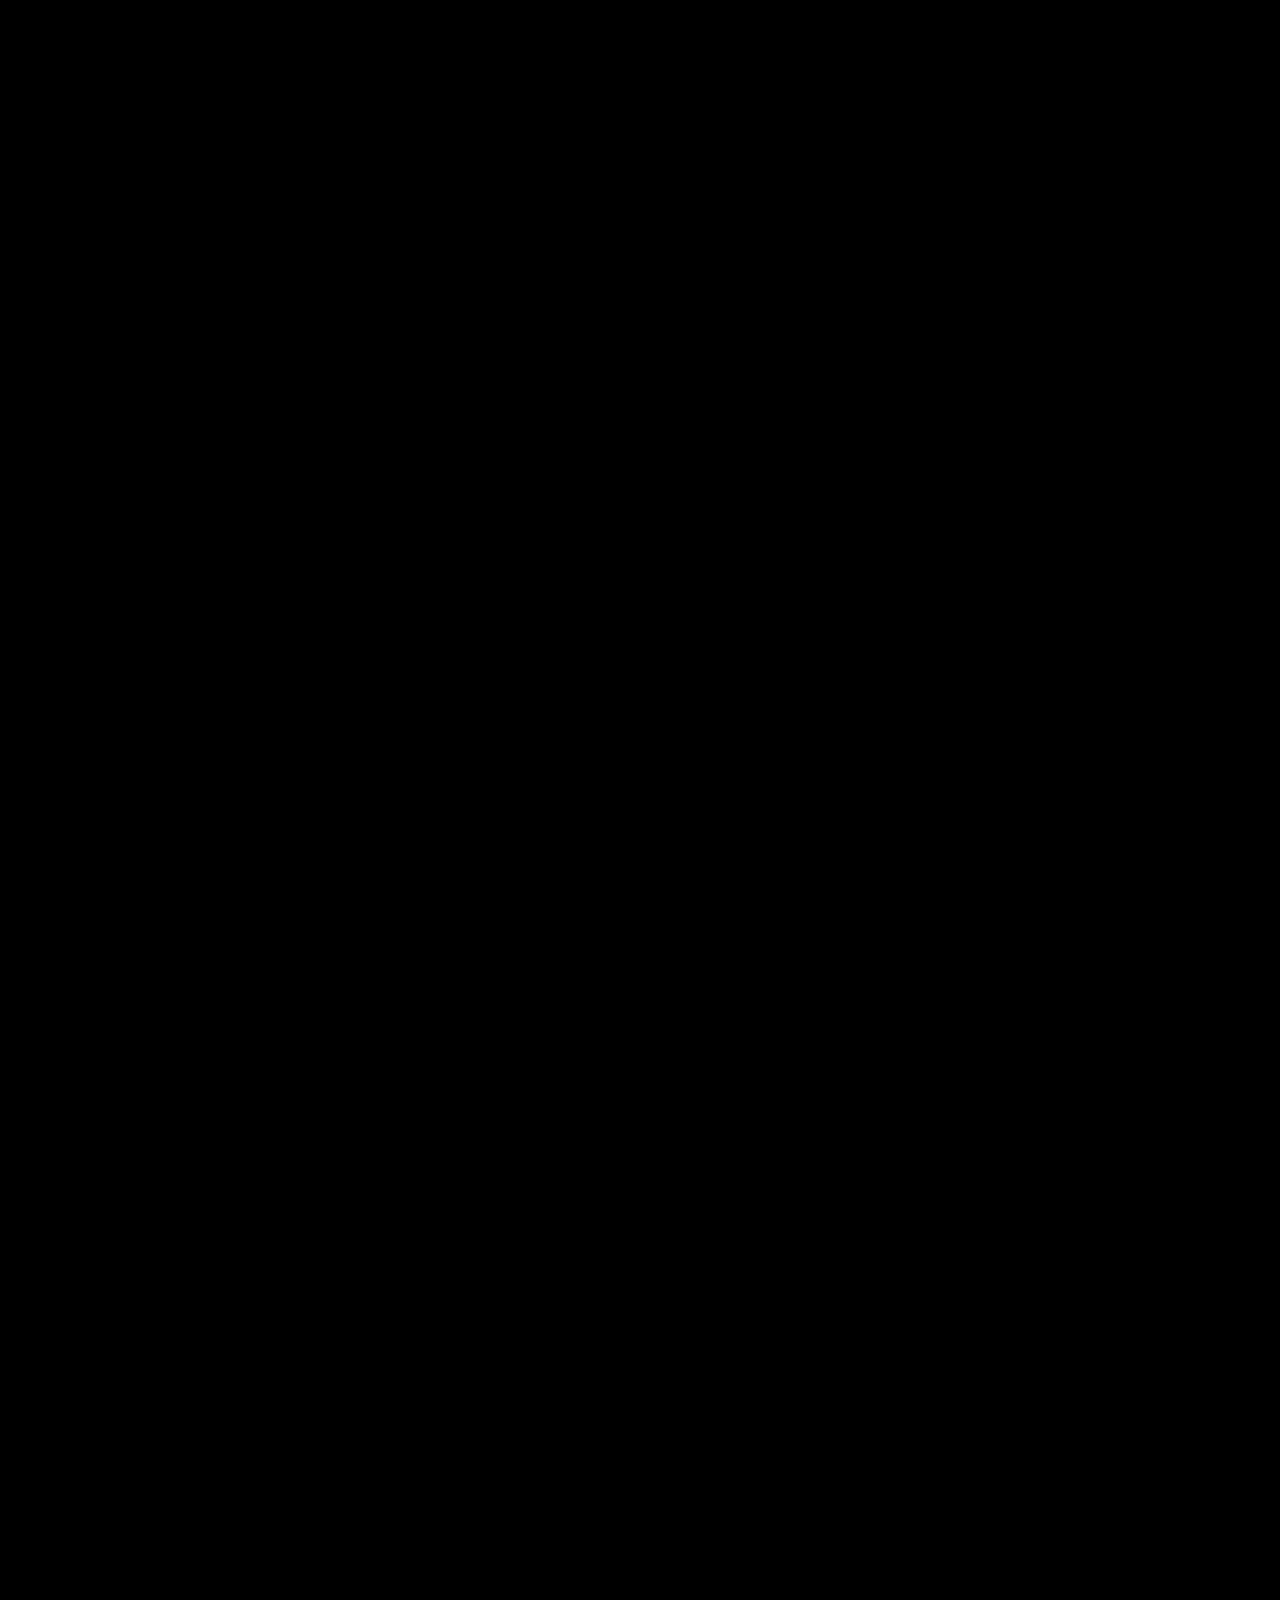
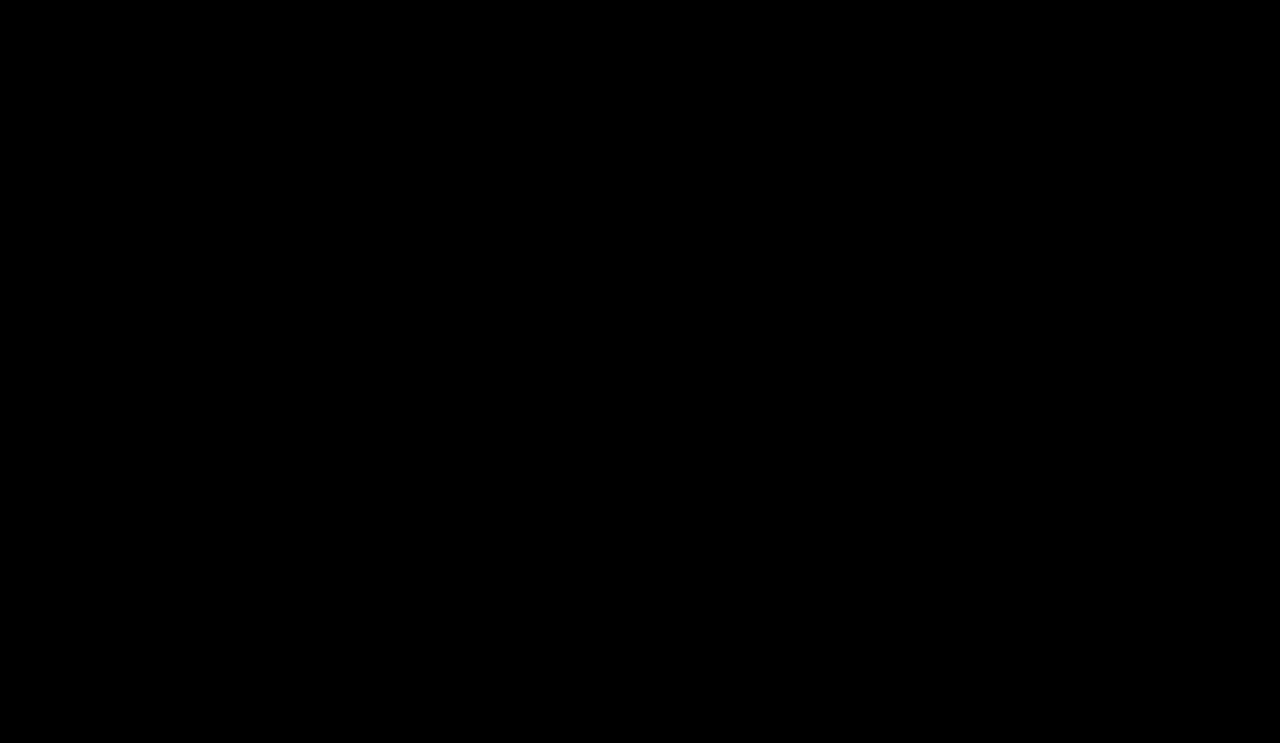
==== galerie_template.html @ baab4186 "Replace all site images, add design systems, gallery page, and living guide Site-wide image replacem" ====
<!DOCTYPE html>
<html lang="de" data-theme="dark"><head>
  <meta charset="UTF-8">
  <meta name="viewport" content="width=device-width, initial-scale=1.0">
  <title>Galerie — Fudoshin Karate-Do Club Wien</title>
  <meta name="description" content="Fotos aus dem Training, Prüfungen und Veranstaltungen des Fudoshin Karate-Do Club Wien.">
  <meta name="theme-color" id="metaThemeColor" content="#000000">
  <link rel="icon" type="image/svg+xml" href="data:image/svg+xml,%3Csvg xmlns='http://www.w3.org/2000/svg' viewBox='0 0 64 64'%3E%3Ccircle cx='32' cy='32' r='22' fill='%23b53a3a' stroke='white' stroke-width='8'/%3E%3C/svg%3E">
  <link rel="preconnect" href="https://fonts.googleapis.com">
  <link rel="preconnect" href="https://fonts.gstatic.com" crossorigin="">
  <link href="https://fonts.googleapis.com/css2?family=Bebas+Neue&amp;family=IBM+Plex+Mono:ital,wght@0,400;0,700;1,400&amp;display=swap" rel="stylesheet">

  <link rel="stylesheet" href="styles.css">
  <style>
    /* ═══════════════════════════════════════════
       GALLERY PAGE — cluster layout
    ═══════════════════════════════════════════ */
    .gallery-cluster {
      grid-column: 1 / -1;
      margin-bottom: 4rem;
    }
    .gallery-cluster__header {
      display: flex;
      align-items: baseline;
      gap: 1rem;
      margin-bottom: 1.2rem;
      padding-bottom: 0.6rem;
      border-bottom: 1px solid color-mix(in srgb, var(--color-border) 20%, transparent);
    }
    .gallery-cluster__title {
      font-family: var(--font-display);
      font-size: clamp(1.4rem, 2.5vw, 2rem);
      text-transform: uppercase;
      letter-spacing: 0.02em;
    }
    .gallery-cluster__count {
      font-size: 0.72rem;
      opacity: 0.3;
      letter-spacing: 0.08em;
    }
    .gallery-cluster__grid {
      display: grid;
      grid-template-columns: repeat(4, 1fr);
      gap: var(--gap);
    }
    .gallery-cluster__item {
      overflow: hidden;
      cursor: pointer;
    }
    .gallery-cluster__item img {
      width: 100%;
      aspect-ratio: 3/2;
      object-fit: cover;
      transition: transform 500ms var(--ease-out), filter 300ms ease;
    }
    .gallery-cluster__item:hover img {
      transform: scale(1.03);
      filter: brightness(1.1);
    }
    .gallery-cluster__item:active img {
      transform: scale(0.96);
      transition: transform 80ms ease;
    }
    /* Caption — hidden by default, activate with .gallery-cluster--captions on parent */
    .gallery-cluster__caption {
      display: none;
      font-size: 0.7rem;
      opacity: 0.4;
      padding: 0.4rem 0;
      letter-spacing: 0.03em;
    }
    .gallery-cluster--captions .gallery-cluster__caption {
      display: block;
    }
    @media (max-width: 768px) {
      .gallery-cluster__grid { grid-template-columns: repeat(2, 1fr); }
    }
  </style>
</head>
<body>

  <!-- NAV — same as index.html, links point to index.html#section -->
  <nav class="nav" role="navigation" aria-label="Hauptnavigation">
    <a href="index.html" class="nav__logo">Fudoshin Karate-Do</a>
    <ul class="nav__links">
      <li><a href="index.html#ueber" data-i18n="nav.about">Über uns</a></li>
      <li><a href="index.html#training" data-i18n="nav.schedule">Trainingszeiten</a></li>
      <li><a href="index.html#preise" data-i18n="nav.pricing">Preise</a></li>
      <li><a href="index.html#team" data-i18n="nav.team">Team</a></li>
      <li><a href="galerie.html" class="nav__active">Galerie</a></li>
      <li><a href="index.html#sommercamp" data-i18n="nav.camp">Sommercamp</a></li>
      <li><a href="index.html#kontakt" data-i18n="nav.contact">Kontakt</a></li>
      <li><a href="index.html#mitglied" class="nav__cta" data-i18n="nav.cta">Mitglied werden</a></li>
    </ul>
    <button class="nav__theme" id="themeToggle" aria-label="Theme wechseln">
      <span class="icon-moon">☽</span>
      <span class="icon-sun">☀</span>
    </button>
    <button class="nav__hamburger" id="hamburger" aria-label="Menü öffnen" aria-expanded="false">
      <span></span><span></span><span></span>
    </button>
  </nav>

  <!-- NAV — mobile overlay -->
  <div class="nav__overlay" id="nav-overlay" role="dialog" aria-modal="true" aria-label="Navigation">
    <button class="nav__close" id="navClose" aria-label="Menü schließen">✕</button>
    <a href="index.html#ueber" data-i18n="nav.about">Über uns</a>
    <a href="index.html#training" data-i18n="nav.schedule">Trainingszeiten</a>
    <a href="index.html#preise" data-i18n="nav.pricing">Preise</a>
    <a href="index.html#team" data-i18n="nav.team">Team</a>
    <a href="galerie.html">Galerie</a>
    <a href="index.html#sommercamp" data-i18n="nav.camp">Sommercamp</a>
    <a href="index.html#kontakt" data-i18n="nav.contact">Kontakt</a>
    <a href="index.html#mitglied" class="nav__cta-overlay" data-i18n="nav.cta">Mitglied werden</a>
    <div class="nav__overlay-footer">
      <span class="nav__overlay-footer-brand">Fudoshin Karate-Do · Wien</span>
      <span class="nav__overlay-footer-meta">Shotokan · Seit 2010</span>
    </div>
  </div>

  <!-- MAIN -->
  <div class="container_all">
    <div class="container_content">

      <section class="section" id="galerie">
        <div class="section_wrapper">
          <h2 class="reveal">Galerie</h2>

          <!-- CLUSTER: TRAINING -->
          <div class="gallery-cluster reveal-group">
            <div class="gallery-cluster__header">
              <h3 class="gallery-cluster__title">Training</h3>
              <span class="gallery-cluster__count">12 Fotos</span>
            </div>
            <div class="gallery-cluster__grid">
              <figure class="gallery-cluster__item"><img src="images/gallery/fudoshin-karate-do-wien_kata-line-wide.jpg" alt="Kata-Training in der Gruppe — Fudoshin Karate-Do Wien" loading="lazy"><figcaption class="gallery-cluster__caption"></figcaption></figure>
              <figure class="gallery-cluster__item"><img src="images/gallery/fudoshin-karate-do-wien_kata-row-wide.jpg" alt="Zenkutsu-dachi Reihe — Fudoshin Karate-Do Wien" loading="lazy"><figcaption class="gallery-cluster__caption"></figcaption></figure>
              <figure class="gallery-cluster__item"><img src="images/gallery/fudoshin-karate-do-wien_instructor-leading.jpg" alt="Trainer leitet das Training — Fudoshin Karate-Do Wien" loading="lazy"><figcaption class="gallery-cluster__caption"></figcaption></figure>
              <figure class="gallery-cluster__item"><img src="images/gallery/fudoshin-karate-do-wien_group-kumite.jpg" alt="Kumite-Übung in der Gruppe — Fudoshin Karate-Do Wien" loading="lazy"><figcaption class="gallery-cluster__caption"></figcaption></figure>
              <figure class="gallery-cluster__item"><img src="images/gallery/fudoshin-karate-do-wien_group-technique.jpg" alt="Techniktraining — Fudoshin Karate-Do Wien" loading="lazy"><figcaption class="gallery-cluster__caption"></figcaption></figure>
              <figure class="gallery-cluster__item"><img src="images/gallery/fudoshin-karate-do-wien_kumite-sparring.jpg" alt="Kumite-Sparring — Fudoshin Karate-Do Wien" loading="lazy"><figcaption class="gallery-cluster__caption"></figcaption></figure>
              <figure class="gallery-cluster__item"><img src="images/gallery/fudoshin-karate-do-wien_kick-portrait.jpg" alt="Mae-geri Übung — Fudoshin Karate-Do Wien" loading="lazy"><figcaption class="gallery-cluster__caption"></figcaption></figure>
              <figure class="gallery-cluster__item"><img src="images/gallery/fudoshin-karate-do-wien_kick-line-portrait.jpg" alt="Kick-Übung an der Bank — Fudoshin Karate-Do Wien" loading="lazy"><figcaption class="gallery-cluster__caption"></figcaption></figure>
              <figure class="gallery-cluster__item"><img src="images/gallery/fudoshin-karate-do-wien_group-kick-line.jpg" alt="Kick-Reihe im Training — Fudoshin Karate-Do Wien" loading="lazy"><figcaption class="gallery-cluster__caption"></figcaption></figure>
              <figure class="gallery-cluster__item"><img src="images/gallery/fudoshin-karate-do-wien_seiza-meditation.jpg" alt="Seiza-Meditation im Dojo — Fudoshin Karate-Do Wien" loading="lazy"><figcaption class="gallery-cluster__caption"></figcaption></figure>
              <figure class="gallery-cluster__item"><img src="images/gallery/fudoshin-karate-do-wien_training-walk.jpg" alt="Training im Dojo — Fudoshin Karate-Do Wien" loading="lazy"><figcaption class="gallery-cluster__caption"></figcaption></figure>
              <figure class="gallery-cluster__item"><img src="images/gallery/fudoshin-karate-do-wien_kata-line-close.jpg" alt="Kata-Training Nahaufnahme — Fudoshin Karate-Do Wien" loading="lazy"><figcaption class="gallery-cluster__caption"></figcaption></figure>
            </div>
          </div>

          <!-- CLUSTER: PRÜFUNG -->
          <div class="gallery-cluster reveal-group">
            <div class="gallery-cluster__header">
              <h3 class="gallery-cluster__title">Gürtelprüfung 2025</h3>
              <span class="gallery-cluster__count">8 Fotos</span>
            </div>
            <div class="gallery-cluster__grid">
              <figure class="gallery-cluster__item"><img src="images/gallery/fudoshin-karate-do-wien_prufung-hall-overview.jpg" alt="Gürtelprüfung Übersicht — Fudoshin Karate-Do Wien" loading="lazy"><figcaption class="gallery-cluster__caption"></figcaption></figure>
              <figure class="gallery-cluster__item"><img src="images/gallery/fudoshin-karate-do-wien_prufung-kids-kata.jpg" alt="Kinder bei der Kata-Prüfung — Fudoshin Karate-Do Wien" loading="lazy"><figcaption class="gallery-cluster__caption"></figcaption></figure>
              <figure class="gallery-cluster__item"><img src="images/gallery/fudoshin-karate-do-wien_prufung-kata-line.jpg" alt="Kata-Reihe bei der Prüfung — Fudoshin Karate-Do Wien" loading="lazy"><figcaption class="gallery-cluster__caption"></figcaption></figure>
              <figure class="gallery-cluster__item"><img src="images/gallery/fudoshin-karate-do-wien_prufung-kids-wide.jpg" alt="Kinder-Prüfung Gruppenaufnahme — Fudoshin Karate-Do Wien" loading="lazy"><figcaption class="gallery-cluster__caption"></figcaption></figure>
              <figure class="gallery-cluster__item"><img src="images/gallery/fudoshin-karate-do-wien_prufung-solo-kid.jpg" alt="Einzelprüfung Kind — Fudoshin Karate-Do Wien" loading="lazy"><figcaption class="gallery-cluster__caption"></figcaption></figure>
              <figure class="gallery-cluster__item"><img src="images/gallery/fudoshin-karate-do-wien_prufung-certificate.jpg" alt="Urkundenverleihung — Fudoshin Karate-Do Wien" loading="lazy"><figcaption class="gallery-cluster__caption"></figcaption></figure>
              <figure class="gallery-cluster__item"><img src="images/gallery/fudoshin-karate-do-wien_prufung-group-celebration.jpg" alt="Gruppenfeier nach der Prüfung — Fudoshin Karate-Do Wien" loading="lazy"><figcaption class="gallery-cluster__caption"></figcaption></figure>
              <figure class="gallery-cluster__item"><img src="images/gallery/fudoshin-karate-do-wien_prufung-trainers-kids.jpg" alt="Trainer feiern mit Kindern — Fudoshin Karate-Do Wien" loading="lazy"><figcaption class="gallery-cluster__caption"></figcaption></figure>
            </div>
          </div>

          <!-- CLUSTER: SELBSTVERTEIDIGUNG (placeholder) -->
          <!--
          <div class="gallery-cluster reveal-group">
            <div class="gallery-cluster__header">
              <h3 class="gallery-cluster__title">Selbstverteidigung</h3>
              <span class="gallery-cluster__count">— Fotos folgen</span>
            </div>
            <div class="gallery-cluster__grid"></div>
          </div>
          -->

        </div>
      </section>

    </div>
  </div>

  <!-- FOOTER — same as index.html -->
  <footer class="footer reveal">
    <div class="footer__brand">
      <div class="footer__brand-header">
        <h2>Fudoshin<br>Karate-Do</h2>
        <img class="footer__brand-logo" src="images/thumb/photo-01.png" alt="Fudoshin Karate-Do Club Wien" loading="lazy">
      </div>
      <p data-i18n="footer.tagline">Shotokan Karate · Wien, Österreich</p>
      <div class="footer__social">
        <a href="https://www.facebook.com/groups/2902313330065879/" target="_blank" rel="noopener" aria-label="Facebook"><svg viewBox="0 0 24 24"><path d="M24 12.073c0-6.627-5.373-12-12-12s-12 5.373-12 12c0 5.99 4.388 10.954 10.125 11.854v-8.385H7.078v-3.47h3.047V9.43c0-3.007 1.792-4.669 4.533-4.669 1.312 0 2.686.235 2.686.235v2.953H15.83c-1.491 0-1.956.925-1.956 1.874v2.25h3.328l-.532 3.47h-2.796v8.385C19.612 23.027 24 18.062 24 12.073z"/></svg></a>
        <a href="#" target="_blank" rel="noopener" aria-label="Instagram"><svg viewBox="0 0 24 24"><path d="M12 2.163c3.204 0 3.584.012 4.85.07 3.252.148 4.771 1.691 4.919 4.919.058 1.265.069 1.645.069 4.849 0 3.205-.012 3.584-.069 4.849-.149 3.225-1.664 4.771-4.919 4.919-1.266.058-1.644.07-4.85.07-3.204 0-3.584-.012-4.849-.07-3.26-.149-4.771-1.699-4.919-4.92-.058-1.265-.07-1.644-.07-4.849 0-3.204.013-3.583.07-4.849.149-3.227 1.664-4.771 4.919-4.919 1.266-.057 1.645-.069 4.849-.069zM12 0C8.741 0 8.333.014 7.053.072 2.695.272.273 2.69.073 7.052.014 8.333 0 8.741 0 12c0 3.259.014 3.668.072 4.948.2 4.358 2.618 6.78 6.98 6.98C8.333 23.986 8.741 24 12 24c3.259 0 3.668-.014 4.948-.072 4.354-.2 6.782-2.618 6.979-6.98.059-1.28.073-1.689.073-4.948 0-3.259-.014-3.667-.072-4.947-.196-4.354-2.617-6.78-6.979-6.98C15.668.014 15.259 0 12 0zm0 5.838a6.162 6.162 0 100 12.324 6.162 6.162 0 000-12.324zM12 16a4 4 0 110-8 4 4 0 010 8zm6.406-11.845a1.44 1.44 0 100 2.881 1.44 1.44 0 000-2.881z"/></svg></a>
      </div>
    </div>
    <div class="footer__col">
      <h3 data-i18n="footer.nav.title">Navigation</h3>
      <ul>
        <li><a href="index.html#ueber" data-i18n="nav.about">Über uns</a></li>
        <li><a href="index.html#training" data-i18n="nav.schedule">Trainingszeiten</a></li>
        <li><a href="index.html#preise" data-i18n="nav.pricing">Preise</a></li>
        <li><a href="index.html#team" data-i18n="nav.team">Team</a></li>
        <li><a href="index.html#aktivitaeten" data-i18n="nav.activities">Aktivitäten</a></li>
      </ul>
    </div>
    <div class="footer__col">
      <h3 data-i18n="footer.locations.title">Standorte</h3>
      <ul>
        <li>Pöchlarnstraße 14, 1200</li>
        <li>Wolfgang-Schmälzl-Gasse 13, 1020</li>
        <li>Karajangasse 14, 1200</li>
      </ul>
    </div>
    <div class="footer__col">
      <h3 data-i18n="footer.credit.title">Website Design</h3>
      <ul><li><a href="https://sethweiner.org" target="_blank" rel="noopener">Seth Weiner</a></li></ul>
      <p class="footer__sportunion" data-i18n="footer.sportunion">Mitglied der Sportunion Wien</p>
      <p class="footer__sponsor-cta"><a href="mailto:office@fudoshin.at?subject=Sponsoring-Anfrage" data-i18n="footer.sponsor">Sponsoring-Anfrage →</a></p>
    </div>
    <div class="footer__bottom">
      <span data-i18n="footer.copyright">© 2026 Fudoshin Karate-Do Club Wien</span>
      <span data-i18n-html="footer.legal"><a href="#">Impressum</a> · <a href="#">Datenschutz</a></span>
    </div>
  </footer>

  <!-- LIGHTBOX — same as index.html -->
  <div class="lightbox" id="lightbox" role="dialog" aria-modal="true" aria-label="Foto-Galerie">
    <button class="lightbox__close" id="lightboxClose" aria-label="Schließen">✕</button>
    <button class="lightbox__nav lightbox__prev" id="lightboxPrev" aria-label="Vorheriges Bild">‹</button>
    <button class="lightbox__nav lightbox__next" id="lightboxNext" aria-label="Nächstes Bild">›</button>
    <img class="lightbox__img" id="lightboxImg" src="" alt="">
    <div class="lightbox__counter" id="lightboxCounter"></div>
  </div>

  <script>
    // ── THEME ──
    const storedTheme = localStorage.getItem('fudoshin-theme');
    if (storedTheme) document.documentElement.setAttribute('data-theme', storedTheme);
    document.getElementById('themeToggle').addEventListener('click', () => {
      const next = document.documentElement.getAttribute('data-theme') === 'dark' ? 'light' : 'dark';
      document.documentElement.setAttribute('data-theme', next);
      localStorage.setItem('fudoshin-theme', next);
    });

    // ── HAMBURGER ──
    const hamburger = document.getElementById('hamburger');
    const overlay = document.getElementById('nav-overlay');
    const navClose = document.getElementById('navClose');
    hamburger.addEventListener('click', () => { overlay.classList.add('is-open'); document.body.style.overflow = 'hidden'; });
    navClose.addEventListener('click', () => { overlay.classList.remove('is-open'); document.body.style.overflow = ''; });
    overlay.querySelectorAll('a').forEach(a => a.addEventListener('click', () => { overlay.classList.remove('is-open'); document.body.style.overflow = ''; }));

    // ── SCROLL REVEAL ──
    const revealEls = document.querySelectorAll('.reveal, .reveal-group');
    const observer = new IntersectionObserver((entries) => {
      entries.forEach(entry => {
        if (entry.isIntersecting) { entry.target.classList.add('revealed'); observer.unobserve(entry.target); }
      });
    }, { threshold: 0.12 });
    revealEls.forEach(el => observer.observe(el));

    // ── LIGHTBOX ──
    const allImages = document.querySelectorAll('.gallery-cluster__item img');
    const lightbox = document.getElementById('lightbox');
    const lightboxImg = document.getElementById('lightboxImg');
    let currentIdx = 0;

    function openLightbox(idx) {
      currentIdx = idx;
      lightboxImg.src = allImages[idx].src;
      lightboxImg.alt = allImages[idx].alt;
      document.getElementById('lightboxCounter').textContent = (idx + 1) + ' / ' + allImages.length;
      lightbox.classList.add('is-open');
      document.body.style.overflow = 'hidden';
    }
    function closeLightbox() {
      lightbox.classList.remove('is-open');
      lightboxImg.src = '';
      document.body.style.overflow = '';
    }
    function navigate(dir) {
      currentIdx = (currentIdx + dir + allImages.length) % allImages.length;
      lightboxImg.src = allImages[currentIdx].src;
      lightboxImg.alt = allImages[currentIdx].alt;
      document.getElementById('lightboxCounter').textContent = (currentIdx + 1) + ' / ' + allImages.length;
    }

    allImages.forEach((img, idx) => {
      img.closest('.gallery-cluster__item').addEventListener('click', () => openLightbox(idx));
    });
    document.getElementById('lightboxClose').addEventListener('click', closeLightbox);
    document.getElementById('lightboxPrev').addEventListener('click', () => navigate(-1));
    document.getElementById('lightboxNext').addEventListener('click', () => navigate(1));
    lightbox.addEventListener('click', e => { if (e.target === lightbox) closeLightbox(); });
    document.addEventListener('keydown', e => {
      if (!lightbox.classList.contains('is-open')) return;
      if (e.key === 'Escape') closeLightbox();
      if (e.key === 'ArrowLeft') navigate(-1);
      if (e.key === 'ArrowRight') navigate(1);
    });

    // Touch swipe
    let touchStartX = 0, touchDeltaX = 0, isSwiping = false;
    lightbox.addEventListener('touchstart', e => { touchStartX = e.touches[0].clientX; touchDeltaX = 0; isSwiping = true; }, { passive: true });
    lightbox.addEventListener('touchmove', e => { if (!isSwiping) return; touchDeltaX = e.touches[0].clientX - touchStartX; lightboxImg.style.transform = 'translateX(' + (touchDeltaX * 0.3) + 'px)'; }, { passive: true });
    lightbox.addEventListener('touchend', () => { lightboxImg.style.transform = ''; if (Math.abs(touchDeltaX) > 50) navigate(touchDeltaX > 0 ? -1 : 1); isSwiping = false; });
  </script>
</body>
</html>
---- styles.css ----
/* ═══════════════════════════════════════════
       DESIGN TOKENS — from Webflow variables
       Toggle by setting [data-theme] on <html>
    ═══════════════════════════════════════════ */
    [data-theme="dark"] {
      --color-bg:       hsla(0, 0%, 0%, 1);
      --color-fg:       hsla(0, 0%, 92%, 1);
      --color-red:      hsla(0, 53%, 50%, 1);
      --color-surface:  hsla(0, 0%, 6%, 1);
      --color-mid:      hsla(0, 0%, 20%, 1);
      --scrollbar-bg:   hsla(0, 0%, 8%, 1);
      --scrollbar-thumb:hsla(0, 53%, 50%, 1);
    }

    [data-theme="light"] {
      --color-bg:       hsla(0, 0%, 97%, 1);
      --color-fg:       hsla(0, 0%, 8%, 1);
      --color-red:      hsla(0, 53%, 45%, 1);
      --color-surface:  hsla(0, 0%, 93%, 1);
      --color-mid:      hsla(0, 0%, 75%, 1);
      --scrollbar-bg:   hsla(0, 0%, 90%, 1);
      --scrollbar-thumb:hsla(0, 53%, 45%, 1);
    }

    :root {
      --color-text:    var(--color-fg);
      --color-border:  var(--color-fg);
      --color-off:     transparent;
      --color-accent:  var(--color-red);
      --font-display:  'Bebas Neue', sans-serif;
      --font-body:     Arial, sans-serif;
      --nav-h:         4rem;
      --pad:           6rem;
      --gap:           2rem;
      --ease-out:      cubic-bezier(0.16, 1, 0.3, 1);
      --t-theme:       background-color 400ms var(--ease-out),
                       color 400ms var(--ease-out),
                       border-color 400ms var(--ease-out);
    }

    /* ═══════════════════════════════════════════
       MOBILE TAP & PRESS STATES
    ═══════════════════════════════════════════ */
    @media (hover: none) and (pointer: coarse) {
      /* Eliminate tap-highlight on all interactive elements */
      *, *::before, *::after { -webkit-tap-highlight-color: transparent; }

      /* Subtle scale-down on press for haptic feel */
      .nav__links a:active,
      .nav__overlay a:active,
      .nav__theme:active,
      .nav__lang-btn:active,
      .nav__hamburger:active,
      .form-strip__cta:active,
      .sticker__tab:active,
      .sticker__cta:active,
      .footer a:active,
      .gt-cell--day:active,
      .preise-card:active,
      .photo-grid img:active,
      .legal-trigger:active {
        transform: scale(0.96);
        transition: transform 80ms ease;
      }

      /* Brand-red flash on tap for key interactive elements */
      .nav__overlay a:active,
      .form-strip__cta:active,
      .sticker__cta:active,
      .nav__links a:active {
        color: var(--color-accent);
      }
      .form-strip__cta:active {
        border-color: var(--color-accent);
      }
      .form-strip__cta--accent:active {
        background: #8b2d2d;
        border-color: #8b2d2d;
        color: #fff;
      }
    }

    /* ═══════════════════════════════════════════
       CUSTOM SCROLLBAR
    ═══════════════════════════════════════════ */
    ::-webkit-scrollbar               { width: 6px; }
    ::-webkit-scrollbar-track         { background: var(--scrollbar-bg); }
    ::-webkit-scrollbar-thumb         { background: var(--scrollbar-thumb); border-radius: 3px; }
    ::-webkit-scrollbar-thumb:hover   { background: var(--color-accent); }
    * { scrollbar-width: thin; scrollbar-color: var(--scrollbar-thumb) var(--scrollbar-bg); }

    /* ═══════════════════════════════════════════
       TEXT SELECTION
    ═══════════════════════════════════════════ */
    ::selection      { background: hsla(0, 53%, 50%, 0.4); }
    ::-moz-selection { background: hsla(0, 53%, 50%, 0.4); }

    /* ═══════════════════════════════════════════
       RESET
    ═══════════════════════════════════════════ */
    *, *::before, *::after { box-sizing: border-box; margin: 0; padding: 0; }

    html { scrollbar-gutter: stable; }

    body {
      background: var(--color-bg);
      color: var(--color-text);
      font-family: var(--font-body);
      font-size: 18px;
      line-height: 1.3;
      transition: var(--t-theme);
      overflow-x: hidden;
      opacity: 0;
    }
    body.is-loaded {
      opacity: 1;
      transition: opacity 600ms ease;
    }

    img  { display: block; max-width: 100%; }
    a    { color: inherit; text-decoration: none; }

    h1 {
      font-family: var(--font-display);
      font-size: clamp(3rem, 8vw, 5rem);
      line-height: 1;
      font-weight: 400;
      text-transform: uppercase;
    }
    h2 {
      font-family: var(--font-display);
      font-size: clamp(2rem, 4vw, 3rem);
      line-height: 1; font-weight: 400;
      text-transform: uppercase;
    }
    h3 { font-size: 1.5rem; line-height: 1.2; font-weight: 700; letter-spacing: 0.03rem; }
    p  { font-size: 1.1rem; line-height: 1.5; letter-spacing: 0.02rem; margin-bottom: 0.5rem; padding-top: 0.5rem; }
    strong { color: var(--color-accent); }

    /* ═══════════════════════════════════════════
       NAV
    ═══════════════════════════════════════════ */
    .nav {
      position: fixed;
      top: 0; left: 1rem; right: 1rem;
      height: var(--nav-h);
      z-index: 1000;
      background: var(--color-bg);
      border-bottom: 1px solid var(--color-border);
      display: flex;
      align-items: stretch;
      transition: var(--t-theme);
    }

    .nav__logo {
      display: flex; align-items: center;
      padding: 0 1.5rem;
      font-family: var(--font-display);
      font-size: 1.1rem; letter-spacing: 0.08em;
      text-transform: uppercase; white-space: nowrap;
      flex-shrink: 0;
      border-right: 1px solid var(--color-border);
      transition: var(--t-theme);
    }

    .nav__links {
      display: flex; align-items: stretch;
      list-style: none; margin-left: auto;
      max-width: 0; overflow: hidden;
      transition: max-width 0ms 280ms;
    }
    .nav__links li { display: flex; }
    .nav__links a {
      display: flex; align-items: center;
      padding: 0 1.25rem;
      font-size: 0.85rem; letter-spacing: 0.06em;
      text-transform: uppercase;
      border-left: 1px solid transparent;
      white-space: nowrap;
      opacity: 0; transform: translateX(2px);
      transition: opacity 180ms ease, transform 180ms ease, background 200ms ease, color 200ms ease;
    }
    .nav__links li:nth-child(1) a { transition-delay: 0ms; }
    .nav__links li:nth-child(2) a { transition-delay: 20ms; }
    .nav__links li:nth-child(3) a { transition-delay: 40ms; }
    .nav__links li:nth-child(4) a { transition-delay: 60ms; }
    .nav__links li:nth-child(5) a { transition-delay: 80ms; }
    .nav__links li:nth-child(6) a { transition-delay: 100ms; }
    .nav__links li:nth-child(7) a { transition-delay: 120ms; }
    .nav__links a:hover { background: var(--color-fg); color: var(--color-bg); }

    /* Scrollspy — active section highlight */
    .nav__links a.is-active {
      color: var(--color-accent);
      box-shadow: inset 0 -2px 0 var(--color-accent);
    }
    .nav__links a.is-active:hover {
      background: var(--color-fg); color: var(--color-bg);
      box-shadow: none;
    }

    /* Action links separator — modal openers are a different kind of thing */
    .nav__links .nav__action-sep {
      display: flex; align-items: center;
      padding: 0 0.2rem;
      opacity: 0.15;
      font-size: 0.5rem;
      letter-spacing: 0;
      user-select: none;
    }

    .nav__links a.nav__cta {
      background: var(--color-accent); color: #fff;
      border-left-color: var(--color-accent); font-weight: 700;
    }
    .nav__links a.nav__cta:hover { background: var(--color-fg); color: var(--color-bg); border-left-color: var(--color-fg); }

    /* Theme toggle button */
    .nav__theme {
      display: flex; align-items: center; justify-content: center;
      width: var(--nav-h);
      background: none; border: none;
      border-left: 1px solid var(--color-border);
      color: var(--color-fg);
      cursor: pointer;
      font-size: 1rem;
      flex-shrink: 0;
      margin-left: auto; /* pushes controls right when links are hidden */
      transition: background 200ms ease, var(--t-theme);
    }
    .nav__theme:hover { background: var(--color-fg); color: var(--color-bg); }
    .nav__theme .icon-sun  { display: none; }
    .nav__theme .icon-moon { display: block; }
    [data-theme="light"] .nav__theme .icon-sun  { display: block; }
    [data-theme="light"] .nav__theme .icon-moon { display: none; }

    /* ── Language toggle ── */
    .nav__lang {
      position: relative;
      display: flex; align-items: stretch;
      flex-shrink: 0;
    }
    .nav__lang-btn {
      display: flex; align-items: center; justify-content: center;
      padding: 0 1.1rem;
      background: none; border: none;
      border-left: 1px solid var(--color-border);
      color: var(--color-fg);
      font-family: var(--font-display);
      font-size: 0.9rem; letter-spacing: 0.12em;
      cursor: pointer; white-space: nowrap;
      transition: background 200ms ease, color 200ms ease, var(--t-theme);
    }
    .nav__lang-btn::after {
      content: '';
      display: inline-block;
      width: 5px; height: 5px;
      border-right: 1px solid currentColor;
      border-bottom: 1px solid currentColor;
      transform: rotate(45deg);
      margin-left: 6px; margin-top: -2px;
      transition: transform 200ms ease;
    }
    .nav__lang.is-open .nav__lang-btn::after { transform: rotate(-135deg); margin-top: 2px; }
    .nav__lang-btn:hover,
    .nav__lang.is-open .nav__lang-btn { background: var(--color-fg); color: var(--color-bg); }
    .nav__lang-dropdown {
      position: absolute;
      top: 100%; right: 0;
      min-width: 100%;
      background: var(--color-bg);
      border: 1px solid var(--color-border);
      border-top: none;
      list-style: none;
      z-index: 1001;
      opacity: 0; pointer-events: none;
      transform: translateY(-4px);
      transition: opacity 180ms ease, transform 180ms ease, var(--t-theme);
    }
    .nav__lang.is-open .nav__lang-dropdown {
      opacity: 1; pointer-events: all; transform: translateY(0);
    }
    .nav__lang-dropdown li + li { border-top: 1px solid var(--color-border); }
    .nav__lang-dropdown li button {
      display: block; width: 100%;
      padding: 0.6rem 1.1rem;
      background: none; border: none;
      color: var(--color-fg);
      font-family: var(--font-display);
      font-size: 0.85rem; letter-spacing: 0.12em;
      text-align: center; cursor: pointer;
      transition: background 150ms ease;
    }
    .nav__lang-dropdown li button:hover { background: var(--color-fg); color: var(--color-bg); }

    /* ── Custom Select ── */
    .custom-select { position: relative; }
    .custom-select__trigger {
      width: 100%;
      background: transparent; border: none;
      border-bottom: 1px solid var(--color-mid);
      color: var(--color-fg);
      font-family: var(--font-body); font-size: 1rem;
      padding: 0.75rem 2rem 0.75rem 0;
      text-align: left; cursor: pointer; outline: none;
      background-image: url("data:image/svg+xml,%3Csvg xmlns='http://www.w3.org/2000/svg' width='10' height='6' viewBox='0 0 10 6'%3E%3Cpath d='M1 1l4 4 4-4' stroke='%23ebebeb' stroke-width='1.5' fill='none' stroke-linecap='round' stroke-linejoin='round'/%3E%3C/svg%3E");
      background-repeat: no-repeat;
      background-position: right 0.25rem center;
      transition: border-color 200ms ease, color 400ms ease;
    }
    [data-theme="light"] .custom-select__trigger {
      background-image: url("data:image/svg+xml,%3Csvg xmlns='http://www.w3.org/2000/svg' width='10' height='6' viewBox='0 0 10 6'%3E%3Cpath d='M1 1l4 4 4-4' stroke='%23141414' stroke-width='1.5' fill='none' stroke-linecap='round' stroke-linejoin='round'/%3E%3C/svg%3E");
    }
    .custom-select__trigger.is-placeholder { opacity: 0.35; }
    .custom-select.is-open .custom-select__trigger,
    .custom-select__trigger:focus { border-bottom-color: var(--color-accent); }
    .custom-select__dropdown {
      display: none;
      position: absolute;
      top: calc(100% + 1px); left: 0; right: 0;
      background: var(--color-surface);
      border: 1px solid var(--color-border);
      list-style: none; z-index: 500;
      max-height: 220px; overflow-y: auto;
    }
    .custom-select.is-open .custom-select__dropdown { display: block; }
    .custom-select__dropdown li + li { border-top: 1px solid var(--color-mid); }
    .custom-select__dropdown li button {
      display: block; width: 100%;
      padding: 0.65rem 1rem;
      background: none; border: none;
      color: var(--color-fg);
      font-family: var(--font-body); font-size: 1rem;
      text-align: left; cursor: pointer;
      transition: background 150ms ease, color 150ms ease;
    }
    .custom-select__dropdown li button:hover { background: var(--color-accent); color: #fff; }
    .custom-select__dropdown li button.is-selected { opacity: 0.4; cursor: default; }
    .custom-select__dropdown li button.is-selected:hover { background: none; color: var(--color-fg); }

    /* Hamburger */
    .nav__hamburger {
      display: flex; flex-direction: column;
      justify-content: center; gap: 5px;
      width: var(--nav-h); padding: 1.1rem;
      cursor: pointer; border: none; background: none; flex-shrink: 0;
    }
    .nav__hamburger span {
      display: block; height: 1px;
      background: var(--color-fg);
      transition: transform 300ms ease, opacity 200ms ease, background 400ms ease;
    }
    .nav__hamburger.is-open span:nth-child(1) { transform: translateY(6px) rotate(45deg); }
    .nav__hamburger.is-open span:nth-child(2) { opacity: 0; }
    .nav__hamburger.is-open span:nth-child(3) { transform: translateY(-6px) rotate(-45deg); }

    /* Mobile overlay */
    .nav__overlay {
      display: none; position: fixed; inset: 0;
      background: var(--color-bg);
      z-index: 1001; /* above nav (1000) so the ✕ button is always clickable */
      flex-direction: column; align-items: stretch;
      overflow-y: auto;
      padding-top: clamp(3.5rem, 10vh, 6rem);
      padding-bottom: 4.5rem;
      transition: var(--t-theme);
      /* clip from top for entry animation */
      clip-path: inset(0 0 100% 0);
      pointer-events: none;
    }
    .nav__overlay.is-open {
      display: flex;
      pointer-events: all;
      animation: overlayIn 620ms var(--ease-out) forwards;
    }

    @keyframes overlayIn {
      from { clip-path: inset(0 0 100% 0); }
      to   { clip-path: inset(0 0 0% 0); }
    }

    .nav__overlay a {
      font-family: var(--font-display);
      font-size: clamp(2.5rem, 8vw, 4.5rem);
      letter-spacing: 0.04em; text-transform: uppercase;
      padding: 0.6rem var(--pad);
      border-bottom: 1px solid var(--color-border);
      transition: color 150ms ease;
      opacity: 0;
      animation: none;
    }
    .nav__overlay.is-open a { animation: fadeSlideIn 420ms var(--ease-out) forwards; }
    .nav__overlay.is-open a:nth-child(2) { animation-delay:  80ms; }
    .nav__overlay.is-open a:nth-child(3) { animation-delay: 140ms; }
    .nav__overlay.is-open a:nth-child(4) { animation-delay: 195ms; }
    .nav__overlay.is-open a:nth-child(5) { animation-delay: 245ms; }
    .nav__overlay.is-open a:nth-child(6) { animation-delay: 290ms; }
    .nav__overlay.is-open a:nth-child(7) { animation-delay: 330ms; }

    @keyframes fadeSlideIn {
      from { opacity: 0; transform: translateY(12px); }
      to   { opacity: 1; transform: translateY(0); }
    }

    .nav__overlay a:hover { color: var(--color-accent); }
    .nav__overlay a.nav__cta-overlay { color: var(--color-accent); }

    /* Overlay brand footer */
    .nav__overlay-footer {
      margin-top: auto;
      padding: 1.5rem var(--pad);
      display: flex; align-items: center; justify-content: space-between;
      opacity: 0;
      transition: opacity 400ms ease 350ms;
    }
    .nav__overlay.is-open .nav__overlay-footer { opacity: 1; }
    .nav__overlay-footer-brand {
      font-family: var(--font-display);
      font-size: 0.85rem; letter-spacing: 0.1em;
      text-transform: uppercase; opacity: 0.25;
    }
    .nav__overlay-footer-meta {
      font-size: 0.75rem; opacity: 0.2;
      letter-spacing: 0.04em;
    }

    /* Close button — properly positioned, visible, functional */
    .nav__close {
      position: absolute;
      top: 0; right: 1rem;
      width: var(--nav-h); height: var(--nav-h);
      background: none; border: none;
      color: var(--color-fg);
      font-size: 1.4rem; line-height: 1;
      cursor: pointer;
      display: flex; align-items: center; justify-content: center;
      z-index: 1001;
      transition: color 150ms ease, transform 200ms ease;
    }
    .nav__close:hover { color: var(--color-accent); transform: scale(1.15); }

    /* ═══════════════════════════════════════════
       LAYOUT
    ═══════════════════════════════════════════ */
    .container_all     { padding: 0 1rem 1rem; }
    .container_content { padding-top: calc(var(--nav-h) + 1rem); }

    /* ═══════════════════════════════════════════
       SCROLL REVEAL — base state (JS adds .revealed)
    ═══════════════════════════════════════════ */
    .reveal {
      opacity: 0;
      transform: translateY(16px);
      transition: opacity 750ms cubic-bezier(0.25, 0, 0.35, 1),
                  transform 750ms cubic-bezier(0.25, 0, 0.35, 1);
    }
    .reveal.revealed {
      opacity: 1;
      transform: translateY(0);
    }
    /* stagger children inside a reveal-group */
    .reveal-group > * {
      opacity: 0;
      transform: translateY(10px);
      transition: opacity 600ms cubic-bezier(0.25, 0, 0.35, 1),
                  transform 600ms cubic-bezier(0.25, 0, 0.35, 1);
    }
    .reveal-group.revealed > *:nth-child(1) { opacity:1; transform:none; transition-delay:  0ms; }
    .reveal-group.revealed > *:nth-child(2) { opacity:1; transform:none; transition-delay: 40ms; }
    .reveal-group.revealed > *:nth-child(3) { opacity:1; transform:none; transition-delay: 80ms; }
    .reveal-group.revealed > *:nth-child(4) { opacity:1; transform:none; transition-delay:120ms; }
    .reveal-group.revealed > *:nth-child(5) { opacity:1; transform:none; transition-delay:155ms; }
    .reveal-group.revealed > *:nth-child(6) { opacity:1; transform:none; transition-delay:185ms; }
    .reveal-group.revealed > *:nth-child(7) { opacity:1; transform:none; transition-delay:210ms; }
    .reveal-group.revealed > *:nth-child(8) { opacity:1; transform:none; transition-delay:230ms; }
    .reveal-group.revealed > *:nth-child(9) { opacity:1; transform:none; transition-delay:245ms; }
    .reveal-group.revealed > *:nth-child(10){ opacity:1; transform:none; transition-delay:256ms; }
    .reveal-group.revealed > *:nth-child(11){ opacity:1; transform:none; transition-delay:267ms; }
    .reveal-group.revealed > *:nth-child(12){ opacity:1; transform:none; transition-delay:278ms; }
    .reveal-group.revealed > *:nth-child(13){ opacity:1; transform:none; transition-delay:289ms; }
    .reveal-group.revealed > *:nth-child(14){ opacity:1; transform:none; transition-delay:300ms; }

    /* ═══════════════════════════════════════════
       HERO
    ═══════════════════════════════════════════ */
    .hero {
      display: flex; flex-direction: column;
      justify-content: center; align-items: flex-start;
      gap: var(--gap);
      min-height: 89vh;
      margin: 1rem 0 2rem;
      padding: var(--pad);
      border: 1px solid var(--color-border);
      transition: var(--t-theme);
    }

    .hero h1 {
      opacity: 0; transform: translateY(30px);
      animation: heroIn 900ms var(--ease-out) 100ms forwards;
    }
    .hero__intro {
      opacity: 0; transform: translateY(20px);
      animation: heroIn 900ms var(--ease-out) 280ms forwards;
      font-family: var(--font-display);
      font-size: clamp(1.4rem, 2.5vw, 2rem);
      line-height: 1.2; max-width: 55ch;
      font-weight: 400; opacity: 0;
    }
    @keyframes heroIn {
      to { opacity: 0.7; transform: translateY(0); }
    }
    /* override for h1 which should be full opacity */
    .hero h1 { animation-name: heroInFull; }
    @keyframes heroInFull {
      to { opacity: 1; transform: translateY(0); }
    }

    /* ═══════════════════════════════════════════
       SECTION WRAPPER
    ═══════════════════════════════════════════ */
    .section { position: relative; margin-bottom: 2rem; }

    .section_wrapper {
      position: relative; display: grid;
      padding: var(--pad);
      grid-template-columns: repeat(6, 1fr);
      column-gap: var(--gap); row-gap: var(--gap);
      border-top: 1px solid var(--color-off);
      border-right: 1px solid var(--color-border);
      border-bottom: 1px solid var(--color-off);
      border-left: 1px solid var(--color-border);
      transition: var(--t-theme);
    }
    .section_wrapper > h2 { grid-column: 1 / -1; }

    .caption {
      grid-column: 1 / -1; padding-bottom: 2rem;
      font-size: 1rem; opacity: 0.4;
    }
    .caption .text-span { font-size: 0.8rem; }

    /* ═══════════════════════════════════════════
       ÜBER — 3-col
    ═══════════════════════════════════════════ */
    .grid {
      grid-column: 1 / -1; display: grid;
      min-height: 100vh; grid-template-columns: repeat(3, 1fr);
      column-gap: var(--gap); row-gap: var(--gap);
    }
    .wrapper_text { display: grid; grid-template-columns: 1fr; row-gap: 1rem; align-content: start; }
    .h3_subtitle {
      min-height: 7vh; align-self: center;
      padding-bottom: 0.75rem;
      border-bottom: 1px solid var(--color-border);
      font-size: 1.1rem; font-weight: 700;
      letter-spacing: 0.04em; text-transform: uppercase;
      transition: var(--t-theme);
    }

    /* ═══════════════════════════════════════════
       PHOTO GRID
    ═══════════════════════════════════════════ */
    .photo-grid {
      grid-column: 1 / -1; display: grid;
      grid-template-columns: repeat(3, 1fr); gap: var(--gap);
    }
    .wrapper_image { width: 100%; overflow: hidden; cursor: pointer; }
    .wrapper_image img {
      width: 100%; aspect-ratio: 3/2; object-fit: cover;
      transition: transform 500ms var(--ease-out), filter 300ms ease;
    }
    .wrapper_image:hover img { transform: scale(1.03); filter: brightness(1.08); }
    .photo-grid__link {
      grid-column: 1 / -1;
      text-align: center;
      margin-top: 0.5rem;
    }
    .photo-grid__link a {
      font-size: 0.8rem;
      color: var(--color-text);
      opacity: 0.35;
      text-decoration: none;
      letter-spacing: 0.08em;
      transition: opacity 200ms;
    }
    .photo-grid__link a:hover { opacity: 0.8; }
    .wrapper_image--hidden { display: none; }

    /* ═══════════════════════════════════════════
       TRAININGSZEITEN
    ═══════════════════════════════════════════ */
    /* ═══════════════════════════════════════════
       TRAININGSZEITEN — schedule rows
    ═══════════════════════════════════════════ */
    .schedule {
      grid-column: 1 / -1;
      display: flex; flex-direction: column;
    }
    .schedule--days {
      display: grid;
      grid-template-columns: repeat(auto-fit, minmax(280px, 1fr));
      gap: 1.5rem;
    }
    .schedule-card {
      border: 1px solid var(--color-border);
      border-radius: 6px;
      overflow: hidden;
      transition: border-color 200ms ease;
    }
    .schedule-card:hover {
      border-color: var(--color-accent);
    }
    .schedule-card__header {
      padding: 1.2rem 1.4rem;
      border-bottom: 1px solid var(--color-border);
      display: flex;
      flex-direction: column;
      gap: 0.4rem;
    }
    .schedule-card__day {
      font-family: var(--font-display);
      font-size: clamp(1.6rem, 2.2vw, 2.2rem);
      line-height: 1; text-transform: uppercase;
      letter-spacing: 0.01em;
    }
    .schedule-card__location {
      font-size: 0.8rem; font-weight: 700;
      letter-spacing: 0.02em;
      display: flex; align-items: center; gap: 0.4rem;
      cursor: pointer;
      opacity: 0.55;
      transition: color 150ms ease, opacity 150ms ease;
    }
    .schedule-card__location:hover { color: var(--color-accent); opacity: 1; }
    .schedule-card__slots {
      padding: 0.6rem 1.4rem 1rem;
    }
    .schedule-slot {
      display: flex;
      justify-content: space-between;
      align-items: center;
      padding: 0.65rem 0;
      border-bottom: 1px solid color-mix(in srgb, var(--color-border) 40%, transparent);
    }
    .schedule-slot:last-child { border-bottom: none; }
    .schedule-slot__time {
      font-family: var(--font-display);
      font-size: 1.05rem;
      letter-spacing: 0.04em;
    }
    .schedule-slot__group {
      font-size: 0.82rem; font-weight: 700;
      letter-spacing: 0.06em; opacity: 0.5;
      text-transform: uppercase;
    }
    .schedule-row__location-pin {
      font-size: 0.75rem; opacity: 0.4;
      flex-shrink: 0;
      transition: opacity 150ms ease;
    }
    .schedule-card__location:hover .schedule-row__location-pin { opacity: 1; }

    .contact__map-link {
      cursor: pointer;
      transition: color 150ms ease;
    }
    .contact__map-link:hover { color: var(--color-accent); }

    /* ═══════════════════════════════════════════
       MAP MODAL
    ═══════════════════════════════════════════ */
    .map-modal {
      display: flex; position: fixed; inset: 0;
      z-index: 1100;
      background: rgba(0,0,0,0);
      align-items: center; justify-content: center;
      padding: 2rem;
      opacity: 0; pointer-events: none;
      transition: background 380ms var(--ease-out), opacity 380ms var(--ease-out);
    }
    .map-modal.is-open {
      opacity: 1; pointer-events: all;
      background: rgba(0,0,0,0.72);
    }
    .map-modal__panel {
      background: var(--color-bg);
      border: 1px solid var(--color-border);
      width: 100%; max-width: 680px;
      height: 80vh; max-height: 600px;
      display: flex; flex-direction: column;
      transform: scale(0.92) translateY(12px);
      opacity: 0;
      transition: transform 420ms var(--ease-out), opacity 380ms ease, var(--t-theme);
    }
    .map-modal.is-open .map-modal__panel {
      transform: scale(1) translateY(0);
      opacity: 1;
    }
    .map-modal__header {
      display: flex; align-items: center; justify-content: space-between;
      padding: 0.9rem 1.25rem;
      border-bottom: 1px solid var(--color-border);
      flex-shrink: 0;
    }
    .map-modal__title {
      font-family: var(--font-display);
      font-size: 1.1rem; letter-spacing: 0.06em; text-transform: uppercase;
    }
    .map-modal__address {
      font-size: 0.78rem; opacity: 0.45; margin-top: 0.15rem;
      letter-spacing: 0.02em;
    }
    .map-modal__close {
      background: none; border: none; cursor: pointer;
      color: var(--color-fg); font-size: 0.9rem; opacity: 0.55;
      padding: 0.25rem; transition: opacity 150ms ease, transform 150ms ease;
      flex-shrink: 0;
    }
    .map-modal__close:hover { opacity: 1; transform: scale(1.15); color: var(--color-accent); }
    .map-modal__map-wrap {
      position: relative;
      flex: 1;
      overflow: hidden;
      min-height: 0;
    }
    #mapModalCanvas { width: 100%; height: 100%; display: block; }
    .map-modal__info {
      display: grid;
      grid-template-columns: 1fr auto;
      align-items: center; gap: 1rem;
      padding: 0.85rem 1.25rem;
      border-top: 1px solid var(--color-border);
      flex-shrink: 0;
    }
    .map-modal__info-name {
      font-size: 0.7rem; letter-spacing: 0.08em;
      text-transform: uppercase;
    }
    .map-modal__info-street {
      font-size: 0.65rem; opacity: 0.4;
      letter-spacing: 0.04em; margin-top: 3px;
    }
    .map-modal__directions {
      display: flex; align-items: center; gap: 7px;
      padding: 0.45rem 1rem;
      background: var(--color-accent); border: none;
      color: #fff;
      font-family: var(--font-body);
      font-size: 0.6rem; font-weight: 700;
      letter-spacing: 0.14em; text-transform: uppercase;
      cursor: pointer; white-space: nowrap;
      text-decoration: none;
      transition: background 150ms;
    }
    .map-modal__directions:hover { filter: brightness(1.15); }
    .map-modal__directions svg { flex-shrink: 0; }
    .map-modal__coords {
      font-size: 0.5rem; opacity: 0.2;
      letter-spacing: 0.06em;
      padding: 0 1.25rem 0.6rem;
      flex-shrink: 0;
    }

    /* ── LEGAL MODAL ── */
    .legal-modal {
      display: flex; position: fixed; inset: 0;
      z-index: 1100;
      background: rgba(0,0,0,0);
      align-items: center; justify-content: center;
      padding: 2rem;
      opacity: 0; pointer-events: none;
      transition: background 380ms var(--ease-out), opacity 380ms var(--ease-out);
    }
    .legal-modal.is-open {
      opacity: 1; pointer-events: all;
      background: rgba(0,0,0,0.72);
    }
    .legal-modal__panel {
      background: var(--color-bg);
      border: 1px solid var(--color-border);
      width: 100%; max-width: 620px;
      max-height: 85vh;
      display: flex; flex-direction: column;
      transform: scale(0.92) translateY(12px);
      opacity: 0;
      transition: transform 420ms var(--ease-out), opacity 380ms ease, var(--t-theme);
    }
    .legal-modal.is-open .legal-modal__panel {
      transform: scale(1) translateY(0);
      opacity: 1;
    }
    .legal-modal__header {
      display: flex; align-items: center; justify-content: space-between;
      padding: 0.9rem 1.25rem;
      border-bottom: 1px solid var(--color-border);
      flex-shrink: 0;
    }
    .legal-modal__tabs {
      display: flex; gap: 1.5rem;
    }
    .legal-modal__tab {
      background: none; border: none; cursor: pointer;
      color: var(--color-fg); font-family: var(--font-display);
      font-size: 0.75rem; letter-spacing: 0.1em; text-transform: uppercase;
      opacity: 0.35; padding: 0.25rem 0;
      border-bottom: 2px solid transparent;
      transition: opacity 150ms ease, border-color 150ms ease;
    }
    .legal-modal__tab:hover { opacity: 0.7; }
    .legal-modal__tab.is-active {
      opacity: 1; border-bottom-color: var(--color-accent);
    }
    .legal-modal__close {
      background: none; border: none; cursor: pointer;
      color: var(--color-fg); font-size: 0.9rem; opacity: 0.55;
      padding: 0.25rem; transition: opacity 150ms ease, transform 150ms ease;
      flex-shrink: 0;
    }
    .legal-modal__close:hover { opacity: 1; transform: scale(1.15); color: var(--color-accent); }
    .legal-modal__body {
      overflow-y: auto; padding: 1.5rem 1.25rem;
      font-size: 0.88rem; line-height: 1.7;
    }
    .legal-modal__section { display: none; }
    .legal-modal__section.is-active { display: block; }
    .legal-modal__body h3 {
      font-family: var(--font-display);
      font-size: 0.7rem; letter-spacing: 0.1em; text-transform: uppercase;
      opacity: 0.4; margin: 1.5rem 0 0.5rem;
    }
    .legal-modal__body h3:first-child { margin-top: 0; }
    .legal-modal__body p { opacity: 0.75; margin-bottom: 0.5rem; }
    .legal-modal__body a { border-bottom: 1px solid var(--color-border); }

    /* ═══════════════════════════════════════════
       FORM STRIP (placeholder for modal triggers)
    ═══════════════════════════════════════════ */
    .form-strips {
      display: flex; flex-direction: column; align-items: stretch;
      width: fit-content; min-width: 40vw; margin-inline: auto;
      gap: 1rem;
      padding: 3rem var(--pad);
    }
    .form-strip {
      display: flex; align-items: center; justify-content: center;
      transition: var(--t-theme);
    }
    .form-strip__title {
      font-family: var(--font-display);
      font-size: clamp(1.4rem, 3vw, 2.2rem);
      text-transform: uppercase; letter-spacing: 0.06em;
      margin: 0;
    }
    .form-strip__cta {
      background: none; border: 1px solid var(--color-border);
      color: var(--color-fg);
      font-family: var(--font-display); font-size: clamp(1.1rem, 2vw, 1.5rem);
      letter-spacing: 0.08em; padding: clamp(0.9rem, 1.5vw, 1.2rem) clamp(2rem, 3vw, 3rem);
      cursor: pointer; text-transform: uppercase;
      white-space: nowrap; width: 100%; height: 10vh;
      border-radius: 4px;
      transition: background 200ms ease, color 200ms ease, border-color 200ms ease;
    }
    .form-strip__cta:hover { background: var(--color-fg); color: var(--color-bg); }
    .form-strip__cta--accent { background: var(--color-accent); border-color: var(--color-accent); color: #fff; }
    .form-strip__cta--accent:hover { background: var(--color-fg); color: var(--color-bg); border-color: var(--color-fg); }

    /* ═══════════════════════════════════════════
       CONTACT + MEMBER MODALS
    ═══════════════════════════════════════════ */
    .contact-modal,
    .member-modal,
    .camp-modal {
      display: flex; position: fixed; inset: 0;
      z-index: 1100;
      background: rgba(0,0,0,0);
      align-items: center; justify-content: center;
      padding: clamp(0.5rem, 3vw, 2rem);
      opacity: 0; pointer-events: none;
      transition: background 380ms var(--ease-out), opacity 380ms var(--ease-out);
    }
    .contact-modal.is-open,
    .member-modal.is-open,
    .camp-modal.is-open {
      opacity: 1; pointer-events: all;
      background: rgba(0,0,0,0.72);
    }
    .contact-modal__panel,
    .member-modal__panel,
    .camp-modal__panel {
      background: var(--color-bg);
      border: 1px solid var(--color-border);
      width: 100%; max-width: 900px;
      max-height: 95vh;
      display: flex; flex-direction: column;
      transform: scale(0.92) translateY(12px);
      opacity: 0;
      transition: transform 420ms var(--ease-out), opacity 380ms ease, var(--t-theme);
    }
    .contact-modal.is-open .contact-modal__panel,
    .member-modal.is-open .member-modal__panel,
    .camp-modal.is-open .camp-modal__panel {
      transform: scale(1) translateY(0);
      opacity: 1;
    }
    .contact-modal__header,
    .member-modal__header,
    .camp-modal__header {
      display: flex; align-items: center; justify-content: space-between;
      padding: 1.2rem clamp(1.5rem, 3vw, 2.5rem);
      border-bottom: 1px solid var(--color-border);
      flex-shrink: 0;
    }
    .contact-modal__title,
    .member-modal__title,
    .camp-modal__title {
      font-family: var(--font-display);
      font-size: 1.1rem; letter-spacing: 0.06em; text-transform: uppercase;
    }
    .contact-modal__close,
    .member-modal__close,
    .camp-modal__close {
      background: none; border: none; cursor: pointer;
      color: var(--color-fg); font-size: 0.9rem; opacity: 0.55;
      padding: 0.25rem; transition: opacity 150ms ease, transform 150ms ease;
      flex-shrink: 0;
    }
    .contact-modal__close:hover,
    .member-modal__close:hover,
    .camp-modal__close:hover { opacity: 1; transform: scale(1.15); color: var(--color-accent); }
    .contact-modal__body,
    .member-modal__body,
    .camp-modal__body {
      overflow-y: auto; padding: clamp(1.5rem, 4vw, 3rem) clamp(1.5rem, 3.5vw, 2.5rem);
      display: flex; flex-direction: column; gap: clamp(1rem, 3vw, 2rem);
    }
    .contact-modal__body .form-info,
    .member-modal__body .form-info,
    .camp-modal__body .form-info {
      grid-column: unset; padding-right: 0;
      border-right: none;
      border-bottom: 1px solid var(--color-border);
      padding-bottom: 1.5rem;
    }
    .contact-modal__body .form-body,
    .member-modal__body .form-body,
    .camp-modal__body .form-body { grid-column: unset; }
    .contact-modal__body .form-grid,
    .member-modal__body .form-grid,
    .camp-modal__body .form-grid { grid-template-columns: repeat(auto-fit, minmax(min(280px, 100%), 1fr)); }
    /* Boost contrast inside modals */
    .contact-modal__body .form-info p,
    .member-modal__body .form-info p,
    .camp-modal__body .form-info p { opacity: 0.9; }
    .contact-modal__body .form-info__detail,
    .member-modal__body .form-info__detail,
    .camp-modal__body .form-info__detail { opacity: 0.7; }
    .contact-modal__body .form-field label,
    .member-modal__body .form-field label,
    .camp-modal__body .form-field label { opacity: 0.85; }

    /* ── Camp-specific: info table + gallery ── */
    .camp-intro { padding-bottom: 1.2rem; }
    .camp-intro__activities {
      font-size: 0.9rem; opacity: 0.6;
      letter-spacing: 0.03em;
      margin-top: 0.4rem;
    }
    .camp-details {
      display: grid;
      grid-template-columns: 1fr 1fr;
      gap: 0.8rem;
      padding: 1.2rem 0;
    }
    .camp-details__card {
      padding: 1.2rem 1.3rem;
      border: 1px solid var(--color-border);
      border-radius: 6px;
      display: flex; flex-direction: column; gap: 0.35rem;
      transition: border-color 200ms ease;
    }
    .camp-details__card--interactive { cursor: pointer; }
    .camp-details__card--interactive:hover { border-color: var(--color-accent); }
    .camp-details__label {
      font-size: 0.72rem; text-transform: uppercase;
      letter-spacing: 0.12em; opacity: 0.4; font-weight: 700;
    }
    .camp-details__value--primary {
      font-family: var(--font-display);
      font-size: 1.35rem;
      line-height: 1.2;
    }
    .camp-details__value--price { color: var(--color-accent); }
    .camp-details__card--interactive .camp-details__value--primary {
      display: flex; align-items: center; gap: 0.4rem;
    }
    .camp-details__pin {
      font-size: 0.7rem; opacity: 0.4;
      transition: opacity 150ms ease;
    }
    .camp-details__card--interactive:hover .camp-details__pin { opacity: 1; }
    .camp-secondary { padding: 0.8rem 0 1.2rem; }
    .camp-secondary__row {
      display: flex;
      justify-content: space-between;
      align-items: baseline;
      padding: 0.5rem 0;
      border-bottom: 1px solid color-mix(in srgb, var(--color-border) 40%, transparent);
      gap: 1rem;
    }
    .camp-secondary__row:last-child { border-bottom: none; }
    .camp-secondary__label {
      font-size: 0.72rem; text-transform: uppercase;
      letter-spacing: 0.1em; opacity: 0.4; font-weight: 700;
      flex-shrink: 0;
    }
    .camp-secondary__value {
      font-size: 0.88rem; opacity: 0.7;
      text-align: right;
    }
    .camp-secondary__row--note {
      padding-top: 0.8rem;
    }
    .camp-secondary__row--note .camp-secondary__value {
      text-align: left;
      font-style: italic;
      opacity: 0.5;
    }
    .camp-modal__gallery {
      display: grid;
      grid-template-columns: repeat(3, 1fr);
      gap: 0.75rem;
    }
    .camp-modal__gallery img {
      width: 100%; aspect-ratio: 3/4; object-fit: cover;
      cursor: default;
      transition: transform 400ms var(--ease-out), filter 300ms ease;
    }
    .camp-modal__gallery img:hover { transform: scale(1.03); filter: brightness(1.08); }
    @media (max-width: 479px) {
      .camp-modal__gallery { grid-template-columns: repeat(2, 1fr); }
      .camp-details { grid-template-columns: 1fr; }
    }

    @media (max-width: 768px) {
      .schedule--days { grid-template-columns: 1fr; }
      .map-modal { padding: 1rem; }
      .map-modal__panel { height: 90vh; max-height: none; }
      .legal-modal { padding: 1rem; }
      .legal-modal__panel { max-height: 92vh; }
      /* contact/member modals use fluid values — no breakpoint overrides needed */
    }

    /* ═══════════════════════════════════════════
       PREISE
    ═══════════════════════════════════════════ */
    .preise-grid {
      grid-column: 1 / -1; display: grid;
      grid-template-columns: repeat(3, 1fr); gap: 1rem;
    }
    .preise-card {
      padding: 1.4rem 1.2rem; border: 1px solid var(--color-border);
      border-radius: 6px;
      display: grid; row-gap: 0.6rem; align-content: start;
      transition: border-color 200ms ease, var(--t-theme);
    }
    .preise-card:hover { border-color: var(--color-accent); }
    .preise-card__label { font-size: 0.72rem; text-transform: uppercase; letter-spacing: 0.12em; opacity: 0.45; font-weight: 700; }
    .preise-card__price { font-family: var(--font-display); font-size: 2.2rem; line-height: 1; }
    .preise-card__unit  { font-size: 0.8rem; opacity: 0.45; margin-top: -0.3rem; }
    .preise-card__features { list-style: none; padding-top: 0.6rem; border-top: 1px solid color-mix(in srgb, var(--color-border) 50%, transparent); display: grid; row-gap: 0.35rem; }
    .preise-card__features li { font-size: 0.82rem; opacity: 0.6; padding-left: 0.9rem; position: relative; }
    .preise-card__features li::before { content: '—'; position: absolute; left: 0; opacity: 0.3; }
    .preise-card--highlight { border-color: var(--color-accent); }
    .preise-card--highlight .preise-card__price { color: var(--color-accent); }
    .preise-note { grid-column: 1 / -1; font-size: 0.82rem; opacity: 0.4; padding-top: 0.8rem; }
    .preise-cta {
      grid-column: 1 / -1;
      display: flex;
      justify-content: center;
      padding-top: 1.5rem;
    }
    .preise-cta__btn {
      font-family: var(--font-display);
      font-size: 0.85rem;
      text-transform: uppercase;
      letter-spacing: 0.1em;
      padding: 0.8rem 2rem;
      border: 1px solid var(--color-accent);
      color: var(--color-accent);
      background: transparent;
      border-radius: 4px;
      cursor: pointer;
      transition: background-color 200ms ease, color 200ms ease;
    }
    .preise-cta__btn:hover {
      background: var(--color-accent);
      color: var(--color-bg);
    }

    /* ═══════════════════════════════════════════
       TEAM
    ═══════════════════════════════════════════ */
    .team-grid { grid-column: 1 / -1; display: grid; grid-template-columns: 1fr 1fr; gap: var(--gap); }
    .team-card { display: grid; row-gap: 0.75rem; }
    .team-card img {
      width: 100%; aspect-ratio: 3 / 4; object-fit: cover; object-position: top;
      transition: filter 350ms ease;
    }
    .team-card:hover img { transform: scale(1.03); filter: brightness(1.08); }
    .heading-4 { font-family: var(--font-display); font-size: 2.2rem; font-weight: 400; text-align: center; padding: 0.5rem 0; }
    .heading-3 { font-size: 1rem; font-weight: 400; text-align: center; line-height: 1.6; opacity: 0.65; }

    /* Team secondary grid — compact trainer cards */
    .team-grid--secondary {
      grid-column: 1 / -1;
      display: grid;
      grid-template-columns: repeat(auto-fill, minmax(200px, 1fr));
      gap: 1.2rem;
      margin-top: 3rem;
      padding-top: 3rem;
      border-top: 1px solid var(--color-border);
    }
    .team-card--small {
      display: flex;
      flex-direction: column;
      align-items: center;
      text-align: center;
      padding: 1.2rem 0.8rem;
      border-radius: 6px;
    }
    .team-card--small img {
      width: 180px; height: 180px;
      border-radius: 4px;
      object-fit: cover;
      margin-bottom: 0.8rem;
      transition: transform 500ms var(--ease-out), filter 300ms ease;
    }
    .team-card--small:hover img { transform: scale(1.03); filter: brightness(1.08); }
    .team-card--small .team-small__name {
      font-family: var(--font-display);
      font-size: 1.1rem;
      text-transform: uppercase;
      letter-spacing: 0.01em;
      line-height: 1.2;
    }
    .team-card--small .team-small__role {
      font-size: 0.78rem;
      font-weight: 700;
      letter-spacing: 0.04em;
      opacity: 0.5;
      margin-top: 0.3rem;
    }
    .team-card--small .team-small__since {
      font-size: 0.72rem;
      opacity: 0.35;
      margin-top: 0.15rem;
    }

    /* Team small — expandable bio */
    .team-card--small .team-small__bio {
      font-size: 0.8rem; line-height: 1.6;
      opacity: 0; max-height: 0; overflow: hidden;
      transition: max-height 400ms ease, opacity 300ms ease, margin 300ms ease;
      margin-top: 0;
    }
    .team-card--small.is-expanded .team-small__bio {
      opacity: 0.6; max-height: 30rem;
      margin-top: 0.6rem;
    }
    .team-card--small[data-expandable] { cursor: pointer; }
    .team-card--small[data-expandable] .team-small__name::after {
      content: ' +'; font-size: 0.6em; opacity: 0.4;
      transition: transform 200ms ease; display: inline-block;
    }
    .team-card--small[data-expandable].is-expanded .team-small__name::after {
      content: ' −';
    }

    /* ═══════════════════════════════════════════
       FUNAKOSHI RULES — LASSO UNFOLD
    ═══════════════════════════════════════════ */
    .rules-lasso {
      padding: 8rem 0 6rem;
      border-top: 1px solid color-mix(in srgb, var(--color-border) 15%, transparent);
    }
    .rules-lasso .section_wrapper {
      max-width: 56rem;
    }
    .rules-lasso__header {
      grid-column: 1 / -1;
      text-align: center;
      margin-bottom: 5rem;
      opacity: 0; transform: translateY(20px);
      transition: opacity 900ms ease, transform 900ms ease;
    }
    .rules-lasso__header.revealed { opacity: 1; transform: none; }
    .rules-lasso__subtitle {
      font-size: 0.72rem;
      font-weight: 700;
      letter-spacing: 0.18em;
      text-transform: uppercase;
      opacity: 0.3;
      margin-bottom: 0.6rem;
    }
    .rules-lasso__title {
      font-family: var(--font-display);
      font-size: clamp(2.4rem, 4vw, 3.6rem);
      text-transform: uppercase;
      letter-spacing: 0.01em;
      line-height: 1;
    }
    .rules-lasso__author {
      font-family: var(--font-display);
      font-size: clamp(1.1rem, 2vw, 1.6rem);
      text-transform: uppercase;
      opacity: 0.4;
      margin-top: 0.3rem;
    }

    /* Track — contains rope SVG + rule items */
    .rules-lasso__track {
      position: relative;
      grid-column: 1 / -1;
    }
    .rules-lasso__rope {
      position: absolute;
      top: 0; left: 0;
      width: 100%; height: 100%;
      pointer-events: none;
    }
    .rules-lasso__path {
      fill: none;
      stroke: var(--color-accent);
      stroke-width: 2.5;
      stroke-linecap: round;
      opacity: 0.3;
    }

    /* Individual rule items */
    .rules-lasso__item {
      position: relative;
      display: flex;
      align-items: flex-start;
      gap: 1.2rem;
      padding: 1.8rem 0;
      width: 65%;
      opacity: 0;
      transition: opacity 700ms ease, transform 700ms ease;
    }
    .rules-lasso__item.revealed {
      opacity: 1;
      transform: none !important;
    }
    /* Alternating sides with asymmetric indents */
    .rules-lasso__item--left  { margin-right: auto; transform: translateX(-25px); }
    .rules-lasso__item--right { margin-left: auto; flex-direction: row-reverse; text-align: right; transform: translateX(25px); }

    /* Asymmetric indentation — irregular, organic */
    .rules-lasso__item:nth-child(1)  { margin-left: 3%; }
    .rules-lasso__item:nth-child(2)  { margin-right: 1%; }
    .rules-lasso__item:nth-child(3)  { margin-left: 8%; }
    .rules-lasso__item:nth-child(4)  { margin-right: 5%; }
    .rules-lasso__item:nth-child(5)  { margin-left: 2%; }
    .rules-lasso__item:nth-child(6)  { margin-right: 3%; }
    .rules-lasso__item:nth-child(7)  { margin-left: 10%; }
    .rules-lasso__item:nth-child(8)  { margin-right: 2%; }
    .rules-lasso__item:nth-child(9)  { margin-left: 5%; }
    .rules-lasso__item:nth-child(10) { margin-right: 7%; }
    .rules-lasso__item:nth-child(11) { margin-left: 2%; }
    .rules-lasso__item:nth-child(12) { margin-right: 4%; }
    .rules-lasso__item:nth-child(13) { margin-left: 12%; }
    .rules-lasso__item:nth-child(14) { margin-right: 2%; }
    .rules-lasso__item:nth-child(15) { margin-left: 4%; }
    .rules-lasso__item:nth-child(16) { margin-right: 8%; }
    .rules-lasso__item:nth-child(17) { margin-left: 6%; }
    .rules-lasso__item:nth-child(18) { margin-right: 5%; }
    .rules-lasso__item:nth-child(19) { margin-left: 5%; }
    .rules-lasso__item:nth-child(20) { margin-left: 12%; width: 70%; }

    /* Knot dot */
    .rules-lasso__knot {
      position: absolute;
      width: 10px; height: 10px;
      border-radius: 50%;
      background: var(--color-accent);
      top: 2.6rem;
      opacity: 0;
      transition: opacity 400ms ease 200ms;
    }
    .rules-lasso__item.revealed .rules-lasso__knot { opacity: 1; }
    .rules-lasso__item--left  .rules-lasso__knot { right: -2rem; }
    .rules-lasso__item--right .rules-lasso__knot { left: -2rem; }
    .rules-lasso__knot::after {
      content: '';
      position: absolute;
      top: -7px; left: -7px;
      width: 24px; height: 24px;
      border-radius: 50%;
      border: 1.5px solid var(--color-accent);
      opacity: 0.2;
    }

    /* Number */
    .rules-lasso__num {
      font-family: var(--font-display);
      font-size: clamp(2.4rem, 3.5vw, 3.2rem);
      line-height: 1;
      color: var(--color-accent);
      opacity: 0.7;
      flex-shrink: 0;
    }

    /* Rule text */
    .rules-lasso__text {
      font-size: clamp(0.95rem, 1.2vw, 1.1rem);
      line-height: 1.7;
      opacity: 0.75;
      padding-top: 0.5rem;
    }

    /* Mobile */
    @media (max-width: 700px) {
      .rules-lasso__item {
        max-width: 85%;
        padding-left: 0 !important;
        padding-right: 0 !important;
      }
      .rules-lasso__item--left  { margin-left: 2rem; }
      .rules-lasso__item--right { margin-right: 2rem; }
      .rules-lasso__knot { display: none; }
      .rules-lasso__rope { display: none; }
    }

    /* ═══════════════════════════════════════════
       AKTIVITÄTEN
    ═══════════════════════════════════════════ */
    .aktivitaeten-grid { grid-column: 1 / -1; display: grid; grid-template-columns: repeat(3, 1fr); gap: var(--gap); }
    .aktivitaet-card { cursor: pointer; overflow: hidden; }
    .aktivitaet-card figure { overflow: hidden; border-radius: 6px; margin: 0; }
    .aktivitaet-card img { width: 100%; aspect-ratio: 4/3; object-fit: cover; display: block; transition: transform 500ms var(--ease-out); }
    .aktivitaet-card:hover img { transform: scale(1.03); filter: brightness(1.08); }
    .heading-4._2 { font-family: var(--font-display); font-size: 2rem; font-weight: 400; margin-top: 1rem; }
    .aktivitaet-card__desc {
      font-size: 0.88rem;
      line-height: 1.6;
      opacity: 0.65;
      max-height: 0;
      overflow: hidden;
      transition: max-height 400ms ease, opacity 300ms ease, margin 300ms ease;
      margin-top: 0;
    }
    .aktivitaet-card.is-open .aktivitaet-card__desc {
      max-height: 20rem;
      margin-top: 0.8rem;
      opacity: 0.65;
    }
    .aktivitaet-card .heading-4._2::after {
      content: ' +';
      font-size: 0.7em;
      opacity: 0.5;
      transition: transform 200ms ease;
      display: inline-block;
    }
    .aktivitaet-card.is-open .heading-4._2::after {
      content: ' −';
    }

    /* ═══════════════════════════════════════════
       FORMS
    ═══════════════════════════════════════════ */
    .form-info {
      grid-column: 1 / 3; display: flex;
      flex-direction: column; gap: 1.5rem;
      padding-right: 4rem;
      border-right: 1px solid var(--color-border);
      transition: var(--t-theme);
    }
    .form-info p { opacity: 0.7; }
    .form-info__detail { font-size: 0.85rem; opacity: 0.5; text-transform: uppercase; letter-spacing: 0.08em; }

    .form-body     { grid-column: 3 / 7; }
    .form-body--full { grid-column: 1 / -1; }

    .form-grid { display: grid; grid-template-columns: 1fr 1fr; column-gap: var(--gap); row-gap: var(--gap); }
    .form-grid--full { grid-column: 1 / -1; }

    .form-field { display: flex; flex-direction: column; gap: 0.5rem; }
    .form-field label { font-size: 0.8rem; text-transform: uppercase; letter-spacing: 0.1em; opacity: 0.6; font-weight: 700; }

    /* Input / textarea / select base */
    .form-field input,
    .form-field select,
    .form-field textarea {
      background: transparent;
      border: none;
      border-bottom: 1px solid var(--color-mid);
      color: var(--color-fg);
      font-family: var(--font-body);
      font-size: 1rem;
      padding: 0.75rem 0;
      outline: none;
      transition: border-color 200ms ease, color 400ms ease;
      width: 100%;
    }
    .form-field input::placeholder,
    .form-field textarea::placeholder { opacity: 0.3; color: var(--color-fg); }
    .form-field input:focus,
    .form-field select:focus,
    .form-field textarea:focus { border-bottom-color: var(--color-accent); }
    .form-field textarea { resize: vertical; min-height: 8rem; }

    /* ─── Styled <select> dropdown ─── */
    .form-field select {
      appearance: none;
      -webkit-appearance: none;
      cursor: pointer;
      /* custom arrow SVG — colour matches FG */
      background-image: url("data:image/svg+xml,%3Csvg xmlns='http://www.w3.org/2000/svg' width='10' height='6' viewBox='0 0 10 6'%3E%3Cpath d='M1 1l4 4 4-4' stroke='%23ebebeb' stroke-width='1.5' fill='none' stroke-linecap='round' stroke-linejoin='round'/%3E%3C/svg%3E");
      background-repeat: no-repeat;
      background-position: right 0.25rem center;
      padding-right: 1.75rem;
    }
    [data-theme="light"] .form-field select {
      background-image: url("data:image/svg+xml,%3Csvg xmlns='http://www.w3.org/2000/svg' width='10' height='6' viewBox='0 0 10 6'%3E%3Cpath d='M1 1l4 4 4-4' stroke='%23141414' stroke-width='1.5' fill='none' stroke-linecap='round' stroke-linejoin='round'/%3E%3C/svg%3E");
    }

    /* Option elements (limited browser styling) */
    .form-field select option {
      background: var(--color-bg);
      color: var(--color-fg);
      padding: 0.5rem;
      font-family: var(--font-body);
    }
    .form-field select option:checked,
    .form-field select option:hover {
      background: var(--color-accent);
      color: #fff;
    }

    /* Radio / checkbox */
    .form-field--check .check-group { display: flex; flex-direction: column; gap: 0.75rem; }
    .check-item { display: flex; align-items: center; gap: 0.75rem; cursor: pointer; font-size: 1rem; }
    .check-item input[type="checkbox"],
    .check-item input[type="radio"] {
      appearance: none; width: 1.1rem; height: 1.1rem;
      border: 1px solid var(--color-border); border-radius: 0;
      flex-shrink: 0; position: relative; cursor: pointer; padding: 0;
      transition: background 150ms ease, border-color 150ms ease;
    }
    .check-item input[type="radio"] { border-radius: 50%; }
    .check-item input:checked { background: var(--color-accent); border-color: var(--color-accent); }
    .check-item input:checked::after {
      content: ''; position: absolute; inset: 2px;
      background: #fff;
      clip-path: polygon(14% 44%, 0 65%, 50% 100%, 100% 16%, 80% 0%, 43% 62%);
    }
    .check-item input[type="radio"]:checked::after { clip-path: none; border-radius: 50%; }

    /* Submit button */
    .form-submit {
      display: inline-flex; align-items: center; gap: 0.75rem;
      background: none; border: 1px solid var(--color-border);
      color: var(--color-fg);
      font-family: var(--font-display); font-size: 1.4rem;
      letter-spacing: 0.08em; padding: 1rem 2rem;
      border-radius: 4px;
      cursor: pointer; margin-top: var(--gap);
      transition: background 200ms ease, color 200ms ease, border-color 200ms ease, transform 150ms ease;
    }
    .form-submit:hover { background: var(--color-fg); color: var(--color-bg); }
    .form-submit:active { transform: scale(0.98); }
    .form-submit--accent { background: var(--color-accent); border-color: var(--color-accent); color: #fff; }
    .form-submit--accent:hover { background: var(--color-fg); color: var(--color-bg); border-color: var(--color-fg); }
    .form-submit:disabled { opacity: 0.5; cursor: not-allowed; }
    .form-msg { margin-top: 1.5rem; padding: 1rem 1.5rem; border-radius: 4px; font-size: 0.95rem; line-height: 1.5; }
    .form-msg--ok { background: #e8f5e9; color: #2e7d32; border: 1px solid #a5d6a7; }
    .form-msg--err { background: #fce4ec; color: #c62828; border: 1px solid #ef9a9a; }

    .form-divider {
      grid-column: 1 / -1;
      font-size: 0.75rem; text-transform: uppercase;
      letter-spacing: 0.12em; opacity: 0.4;
      padding-top: 1.5rem; border-top: 1px solid var(--color-border);
      margin-top: 0.5rem; transition: var(--t-theme);
    }

    /* ═══════════════════════════════════════════
       FOOTER
    ═══════════════════════════════════════════ */
    .footer {
      display: grid; grid-template-columns: 2fr 1fr 1.5fr auto;
      gap: var(--gap); padding: var(--pad);
      border-top: 1px solid var(--color-border);
      margin-top: 4rem;
      transition: var(--t-theme);
    }
    .footer__brand { grid-column: 1 / 2; }
    .footer__brand-header { display: flex; align-items: center; gap: 1rem; margin-bottom: 1rem; }
    .footer__brand h2 { font-size: clamp(1.5rem, 3vw, 2.5rem); opacity: 0.9; }
    .footer__brand p  { opacity: 0.4; font-size: 0.9rem; }
    .footer__brand-logo { width: 56px; height: 56px; opacity: 0.75; }
    .footer__social { display: flex; gap: 1rem; margin-top: 1.25rem; }
    .footer__social a { display: inline-flex; align-items: center; justify-content: center; width: 36px; height: 36px; opacity: 0.5; transition: opacity 150ms ease; }
    .footer__social a:hover { opacity: 1; }
    .footer__social svg { width: 22px; height: 22px; fill: currentColor; }
    .footer__col h3   { font-size: 0.75rem; text-transform: uppercase; letter-spacing: 0.12em; opacity: 0.4; font-weight: 700; margin-bottom: 1.25rem; }
    .footer__col ul   { list-style: none; display: grid; row-gap: 0.75rem; }
    .footer__col ul li a { font-size: 0.95rem; opacity: 0.65; transition: opacity 150ms ease; }
    .footer__col ul li a:hover { opacity: 1; }
    .footer__sportunion {
      font-size: 0.75rem; opacity: 0.35; margin-top: 1.2rem;
    }
    .footer__sponsor-cta {
      margin-top: 0.4rem;
    }
    .footer__sponsor-cta a {
      font-size: 0.75rem; opacity: 0.5;
      transition: opacity 150ms ease;
    }
    .footer__sponsor-cta a:hover { opacity: 1; }
    .footer__bottom {
      grid-column: 1 / -1; padding-top: 2rem;
      border-top: 1px solid transparent;
      display: flex; justify-content: space-between; align-items: center;
      font-size: 0.8rem; opacity: 0.35;
    }

    /* ═══════════════════════════════════════════
       RESPONSIVE — desktop ≥1281px
    ═══════════════════════════════════════════ */
    @media (min-width: 1281px) {
      .nav__links     { max-width: 100vw; overflow: visible; transition: max-width 0ms 0ms; }
      .nav__links a   { opacity: 1; transform: translateX(0); transition-delay: 0ms; }
      .nav__hamburger { display: none; }
      .nav__theme     { margin-left: 0; }
    }

    /* ═══════════════════════════════════════════
       RESPONSIVE — tablet ≤1280px
    ═══════════════════════════════════════════ */
    @media (max-width: 1280px) {
      .nav__lang     { border-right: 1px solid var(--color-border); }
      .section_wrapper { grid-template-columns: 1fr; padding: 3rem 2rem; min-height: auto; }
      .grid { grid-template-columns: 1fr; min-height: auto; }
      .aktivitaeten-grid { grid-template-columns: repeat(3, 1fr); }
      .preise-grid   { grid-template-columns: repeat(2, 1fr); }
      .form-info { grid-column: 1 / -1; padding-right: 0; border-right: none; border-bottom: 1px solid var(--color-border); padding-bottom: 2rem; }
      .form-body { grid-column: 1 / -1; }
      .form-grid { grid-template-columns: 1fr; }
      .footer { grid-template-columns: 1fr 1fr 1fr; }
      .footer__brand { grid-column: 1 / -1; }
    }

    /* ═══════════════════════════════════════════
       RESPONSIVE — tablet portrait ≤768px
    ═══════════════════════════════════════════ */
    @media (max-width: 768px) {
      .team-grid { grid-template-columns: 1fr; }
      .team-card { justify-items: center; }
      .team-card img { max-width: 400px; }
      .team-grid--secondary { grid-template-columns: repeat(auto-fill, minmax(200px, 1fr)); gap: 0.8rem; }
      .photo-grid { grid-template-columns: repeat(2, 1fr); }
      .preise-grid { grid-template-columns: 1fr; }
    }

    /* ═══════════════════════════════════════════
       RESPONSIVE — mobile ≤479px
    ═══════════════════════════════════════════ */
    @media (max-width: 479px) {
      :root { --pad: 1.5rem 1rem; }
      .nav { left: 0; right: 0; }
      .nav__logo { padding: 0 0.75rem; font-size: 0.95rem; letter-spacing: 0.05em; }
      .nav__theme { width: 3rem; }
      .nav__lang-btn { padding: 0 0.7rem; font-size: 0.8rem; }
      .nav__hamburger { width: 3rem; padding: 0.9rem; }
      .hero { padding: 2rem 1rem; min-height: 70vh; }
      .section_wrapper { padding: 2rem 1rem; }
      .gt-cell--header { display: none; }
      .footer { grid-template-columns: 1fr; padding: 2rem 1rem; }
      .footer__brand { grid-column: 1; }
      .form-strips { gap: 0.6rem; padding: 2rem 1rem; }
      .form-strip__cta { width: 100%; text-align: center; white-space: nowrap; padding: 0.9rem 1rem; }
    }

    /* ═══════════════════════════════════════════
       OFFER STICKER
    ═══════════════════════════════════════════ */
    .sticker {
      position: fixed;
      bottom: 2rem; right: 2rem;
      z-index: 900;
      display: flex; flex-direction: column;
      width: clamp(180px, 15vw, 220px);
      background: var(--color-accent);
      color: #fff;
      transform: none;
      transform-origin: bottom right;
      border-radius: 0;
      /* Collapse: near-linear; expand uses is-expanding class override */
      transition: background 200ms ease, color 200ms ease,
                  width 350ms cubic-bezier(0.25, 0.1, 0.25, 1),
                  border-radius 350ms cubic-bezier(0.25, 0.1, 0.25, 1),
                  min-height 350ms cubic-bezier(0.25, 0.1, 0.25, 1);
    }
    .sticker.is-expanding {
      transition: background 200ms ease, color 200ms ease,
                  width 500ms var(--ease-out),
                  border-radius 500ms var(--ease-out),
                  min-height 500ms var(--ease-out);
    }
    .sticker:hover {
      background: var(--color-fg);
      color: var(--color-bg);
    }
    .sticker:hover .sticker__cta {
      background: var(--color-bg);
      color: var(--color-fg);
    }
    .sticker__body {
      padding: 1.4rem 1.2rem 0.6rem;
      overflow: hidden;
      max-height: 400px;
      transition: max-height 350ms cubic-bezier(0.25, 0.1, 0.25, 1),
                  opacity 350ms cubic-bezier(0.25, 0.1, 0.25, 1),
                  padding 350ms cubic-bezier(0.25, 0.1, 0.25, 1);
    }
    .sticker__label {
      display: block;
      font-size: 0.6rem; font-weight: 700;
      letter-spacing: 0.15em; text-transform: uppercase;
      opacity: 0.55; margin-bottom: 0.2rem;
    }
    .sticker__headline {
      font-family: var(--font-display);
      font-size: clamp(2rem, 2.5vw, 2.6rem);
      line-height: 0.95; text-transform: uppercase;
    }
    .sticker__detail {
      font-size: 0.76rem; font-weight: 700;
      letter-spacing: 0.04em; line-height: 1.5;
      opacity: 0.7; margin-top: 0.45rem;
    }
    .sticker__cta {
      display: block; margin-top: 0.85rem;
      background: #fff; color: var(--color-accent);
      font-family: var(--font-display); font-size: 0.95rem;
      letter-spacing: 0.08em; text-transform: uppercase;
      padding: 0.45rem 0.75rem;
      text-decoration: none; text-align: left;
      transition: background 200ms ease, color 200ms ease;
    }
    .sticker__cta:hover { opacity: 0.8; }

    /* ── Sticker close — unified dismiss pattern ── */
    .sticker__close {
      position: absolute; top: 0.5rem; right: 0.5rem;
      background: none; border: none;
      color: inherit; font-size: 0.7rem;
      opacity: 0.4; cursor: pointer;
      padding: 0.25rem;
      transition: opacity 150ms ease, transform 150ms ease;
      z-index: 1;
    }
    .sticker__close:hover { opacity: 1; transform: scale(1.15); }
    .sticker.is-pill .sticker__close { display: none; }

    .sticker__tab {
      display: flex; align-items: center; justify-content: center;
      padding: 1rem 1.2rem;
      background: none; border: none;
      border-top: 1px solid rgba(255,255,255,0.2);
      width: 100%; text-align: center; cursor: pointer;
      font-family: var(--font-display);
      font-size: 0.8rem; letter-spacing: 0.1em; text-transform: uppercase;
      color: inherit; opacity: 0.7;
      min-height: 3rem;
      transition: opacity 150ms ease,
                  border-radius 350ms cubic-bezier(0.25, 0.1, 0.25, 1),
                  border-top 350ms cubic-bezier(0.25, 0.1, 0.25, 1),
                  padding 350ms cubic-bezier(0.25, 0.1, 0.25, 1),
                  min-height 350ms cubic-bezier(0.25, 0.1, 0.25, 1);
    }
    .sticker__tab:hover { opacity: 1; }
    .sticker__tab-text {
      transition: opacity 350ms cubic-bezier(0.25, 0.1, 0.25, 1),
                  max-width 350ms cubic-bezier(0.25, 0.1, 0.25, 1);
      overflow: hidden; white-space: nowrap;
      max-width: 200px;
    }
    .sticker__chevron {
      font-style: normal; font-size: 0.5rem;
      transition: transform 350ms cubic-bezier(0.25, 0.1, 0.25, 1);
      margin-left: 0.5rem; flex-shrink: 0;
    }
    /* ── Pill state: scroll-driven morph ── */
    .sticker.is-pill {
      width: 40px; border-radius: 50%;
      min-height: 40px;
    }
    .sticker.is-pill .sticker__body {
      max-height: 0; opacity: 0; padding: 0; overflow: hidden;
    }
    .sticker.is-pill .sticker__tab {
      border-top: none; padding: 0;
      justify-content: center; align-items: center;
      border-radius: 50%;
      min-height: 40px;
    }
    .sticker.is-pill .sticker__tab-text {
      max-width: 0; opacity: 0; padding: 0;
    }
    .sticker.is-pill .sticker__chevron {
      margin: 0;
      font-size: 0.75rem;
      transform: none;
      display: flex; align-items: center; justify-content: center;
    }

    /* ── Pill tooltip on hover ── */
    .sticker.is-pill::after {
      content: attr(data-tooltip);
      position: absolute;
      right: calc(100% + 8px); top: 50%;
      transform: translateY(-50%);
      background: var(--color-fg); color: var(--color-bg);
      font-family: var(--font-display);
      font-size: 0.65rem; letter-spacing: 0.08em; text-transform: uppercase;
      white-space: nowrap;
      padding: 0.35rem 0.65rem;
      border-radius: 3px;
      opacity: 0; pointer-events: none;
      transition: opacity 200ms ease;
    }
    .sticker.is-pill:hover::after { opacity: 1; }
    .sticker.is-collapsing:hover::after { opacity: 0; }

    @media (max-width: 479px) {
      .sticker { right: 2rem; bottom: 1rem; }
      .sticker.is-pill { width: 36px; min-height: 36px; }
      .sticker.is-pill .sticker__tab { min-height: 36px; }
    }

    /* ═══════════════════════════════════════════
       LIGHTBOX
       ═══════════════════════════════════════════ */
    .lightbox {
      display: none; position: fixed; inset: 0; z-index: 1200;
      background: rgba(0,0,0,0.92); align-items: center; justify-content: center;
      animation: overlayIn 320ms var(--ease-out) forwards;
    }
    [data-theme="light"] .lightbox { background: rgba(245,245,245,0.96); }
    .lightbox.is-open { display: flex; }
    .lightbox__img {
      max-width: 90vw; max-height: 85vh; object-fit: contain;
      border-radius: 4px;
      animation: overlayIn 320ms var(--ease-out) forwards;
    }
    .lightbox__close {
      position: absolute; top: 1.5rem; right: 1.5rem;
      background: none; border: none; color: var(--color-fg); font-size: 2rem;
      cursor: pointer; opacity: 0.55; transition: opacity 150ms ease, transform 150ms ease, color 150ms ease;
      z-index: 1201;
    }
    .lightbox__close:hover { opacity: 1; transform: scale(1.15); color: var(--color-accent); }
    .lightbox__nav {
      position: absolute; top: 10vh; bottom: 10vh; width: 25vw;
      background: none; border: none; color: var(--color-fg); font-size: 2.5rem;
      cursor: pointer; opacity: 0.6; transition: opacity 200ms;
      display: flex; align-items: center; justify-content: center;
      z-index: 1201;
    }
    .lightbox__nav:hover { opacity: 1; }
    .lightbox__prev { left: 0; padding-right: 2rem; justify-content: flex-start; padding-left: 1rem; }
    .lightbox__next { right: 0; padding-left: 2rem; justify-content: flex-end; padding-right: 1rem; }
    .lightbox__counter {
      position: absolute; bottom: 1.5rem; left: 50%; transform: translateX(-50%);
      color: var(--color-fg); font-family: var(--font-body);
      font-size: 0.85rem; letter-spacing: 0.1em; opacity: 0.6;
    }
    @media (max-width: 479px) {
      .lightbox__nav { font-size: 1.8rem; }
      .lightbox__close { top: 1rem; right: 1rem; font-size: 1.5rem; }
    }
    /* ═══════════════════════════════════════════
       MAPLIBRE OVERRIDES
    ═══════════════════════════════════════════ */
    .maplibregl-ctrl-group {
      background: var(--color-bg) !important;
      border: 1px solid var(--color-border) !important;
      border-radius: 1px !important;
      box-shadow: none !important;
    }
    .maplibregl-ctrl-group button {
      width: 28px !important; height: 28px !important;
      background: transparent !important;
      border: none !important; cursor: pointer;
    }
    .maplibregl-ctrl-group button + button {
      border-top: 1px solid var(--color-border) !important;
    }
    .maplibregl-ctrl-zoom-in .maplibregl-ctrl-icon {
      background-image: url("data:image/svg+xml,%3Csvg xmlns='http://www.w3.org/2000/svg' width='14' height='14' fill='none' stroke='%23888' stroke-width='1.5'%3E%3Cpath d='M7 2v10M2 7h10'/%3E%3C/svg%3E") !important;
      background-size: 14px !important;
    }
    .maplibregl-ctrl-zoom-out .maplibregl-ctrl-icon {
      background-image: url("data:image/svg+xml,%3Csvg xmlns='http://www.w3.org/2000/svg' width='14' height='14' fill='none' stroke='%23888' stroke-width='1.5'%3E%3Cpath d='M2 7h10'/%3E%3C/svg%3E") !important;
      background-size: 14px !important;
    }
    .maplibregl-ctrl-attrib {
      background: rgba(5,5,5,0.8) !important;
      font-family: var(--font-body) !important;
      font-size: 8px !important;
      letter-spacing: 0.04em;
      padding: 2px 6px !important;
    }
    .maplibregl-ctrl-attrib a { color: #555 !important; }
    .maplibregl-canvas { cursor: grab; }
    .maplibregl-canvas:active { cursor: grabbing; }

    /* Custom popup */
    .maplibregl-popup-content {
      background: var(--color-bg) !important;
      border: 1px solid var(--color-border) !important;
      border-radius: 1px !important;
      padding: 0 !important;
      box-shadow: 0 8px 32px rgba(0,0,0,0.8) !important;
      font-family: var(--font-body) !important;
      min-width: 160px;
    }
    .maplibregl-popup-tip { border-top-color: var(--color-border) !important; }
    .maplibregl-popup-close-button { color: #555 !important; font-size: 14px !important; padding: 4px 7px !important; }
    .maplibregl-popup-close-button:hover { color: var(--color-accent) !important; background: none !important; }
    .map-popup-inner { padding: 0.75rem 0.9rem; }
    .map-popup-name {
      font-family: var(--font-display);
      font-size: 15px; letter-spacing: 0.1em;
      color: var(--color-accent); margin-bottom: 4px;
    }
    .map-popup-address { font-size: 9px; color: #555; letter-spacing: 0.05em; line-height: 1.7; }

    /* Scan-line texture — dark mode only */
    [data-theme="dark"] .map-modal__map-wrap::before {
      content: ''; position: absolute; inset: 0;
      background: repeating-linear-gradient(0deg, transparent, transparent 2px, rgba(0,0,0,0.04) 2px, rgba(0,0,0,0.04) 4px);
      pointer-events: none; z-index: 1;
    }

    /* Pulsing marker */
    @keyframes pulse-ring {
      0%   { transform: scale(0.8); opacity: 0.8; }
      100% { transform: scale(2.4); opacity: 0; }
    }
    .map-marker-wrap { position: relative; width: 12px; height: 12px; }
    .map-marker-ring {
      position: absolute; inset: -2px;
      border: 1px solid var(--color-accent);
      border-radius: 50%;
      animation: pulse-ring 2s ease-out infinite;
    }
    .map-marker-ring:nth-child(2) { animation-delay: 0.7s; }
    .map-marker-dot {
      width: 10px; height: 10px;
      background: var(--color-accent);
      border-radius: 50%;
      border: 2px solid #fff;
      box-shadow: 0 0 0 2px var(--color-accent), 0 4px 12px rgba(181,64,64,0.5);
    }
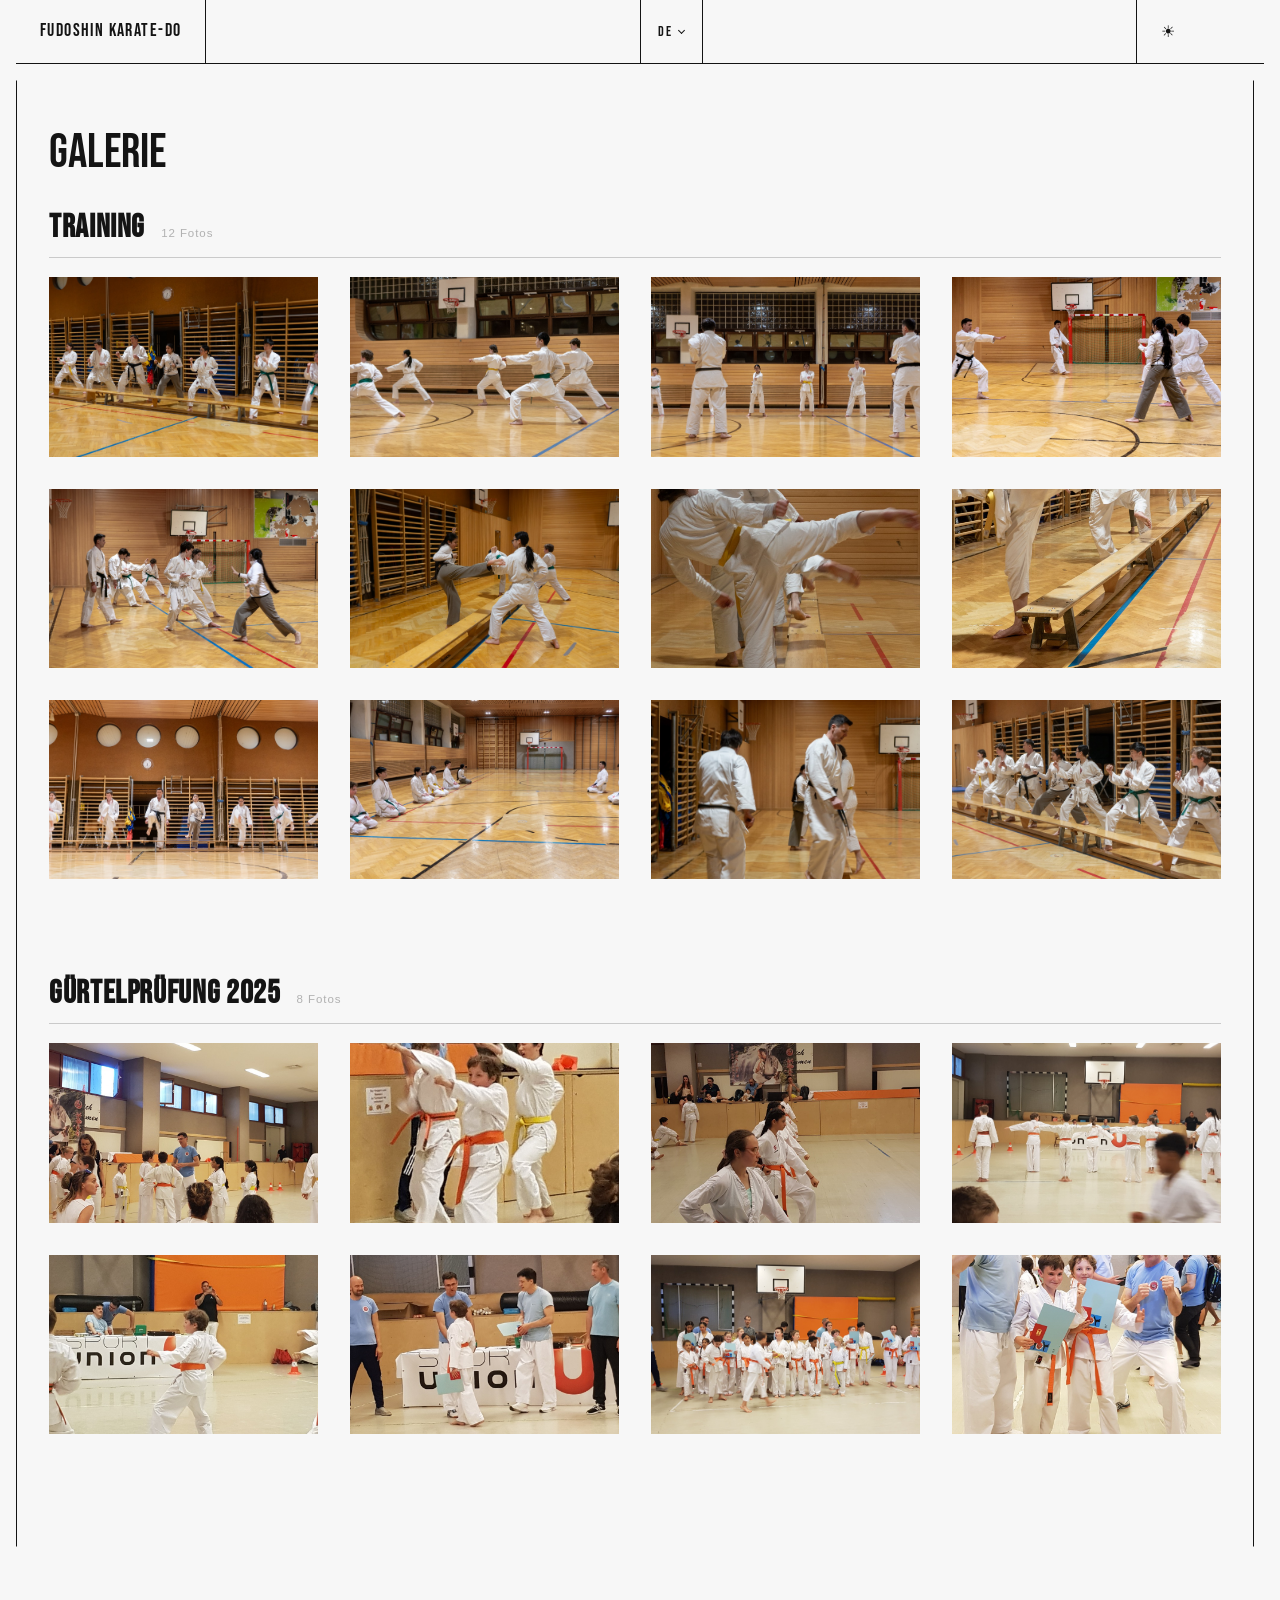
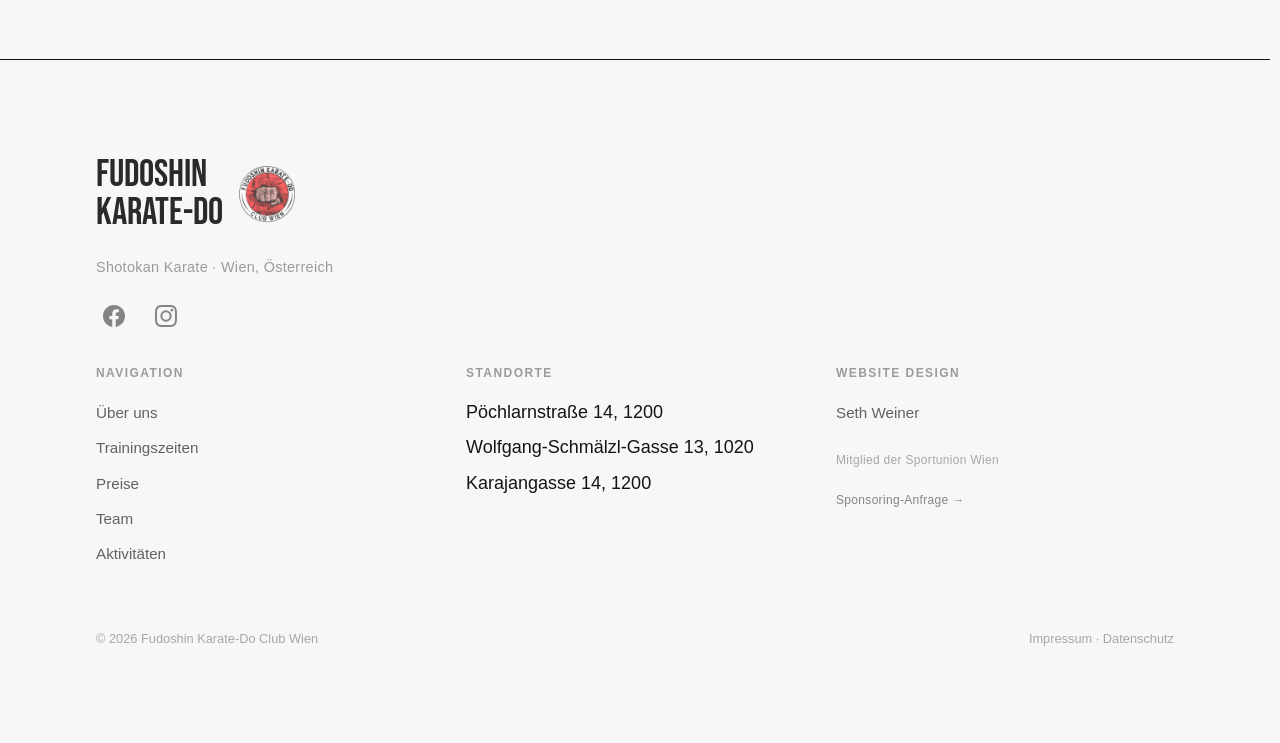
==== commit 58390405: "Extract shared i18n to external JS, fix gallery page language toggle and clean URLs" ====
--- a/galerie_template.html
+++ b/galerie_template.html
@@ -92,18 +92,27 @@
       <li><a href="index.html#kontakt" data-i18n="nav.contact">Kontakt</a></li>
       <li><a href="index.html#mitglied" class="nav__cta" data-i18n="nav.cta">Mitglied werden</a></li>
     </ul>
-    <button class="nav__theme" id="themeToggle" aria-label="Theme wechseln">
+    <div class="nav__lang" id="langToggle" aria-haspopup="true">
+      <button class="nav__lang-btn" aria-expanded="false">DE</button>
+      <ul class="nav__lang-dropdown" role="menu">
+        <li><button data-lang="de" role="menuitem">DE</button></li>
+        <li><button data-lang="en" role="menuitem">EN</button></li>
+        <li><button data-lang="tr" role="menuitem">TR</button></li>
+        <li><button data-lang="bs" role="menuitem">BKS</button></li>
+      </ul>
+    </div>
+    <button class="nav__theme" id="themeToggle" aria-label="Theme wechseln" data-i18n-aria="nav.theme.aria">
       <span class="icon-moon">☽</span>
       <span class="icon-sun">☀</span>
     </button>
-    <button class="nav__hamburger" id="hamburger" aria-label="Menü öffnen" aria-expanded="false">
+    <button class="nav__hamburger" id="hamburger" aria-label="Menü öffnen" data-i18n-aria="nav.hamburger.aria" aria-expanded="false" aria-controls="nav-overlay">
       <span></span><span></span><span></span>
     </button>
   </nav>
 
   <!-- NAV — mobile overlay -->
-  <div class="nav__overlay" id="nav-overlay" role="dialog" aria-modal="true" aria-label="Navigation">
-    <button class="nav__close" id="navClose" aria-label="Menü schließen">✕</button>
+  <div class="nav__overlay" id="nav-overlay" role="dialog" aria-modal="true" aria-label="Navigation" data-i18n-aria="nav.overlay.aria">
+    <button class="nav__close" id="navClose" aria-label="Menü schließen" data-i18n-aria="nav.close.aria">✕</button>
     <a href="index.html#ueber" data-i18n="nav.about">Über uns</a>
     <a href="index.html#training" data-i18n="nav.schedule">Trainingszeiten</a>
     <a href="index.html#preise" data-i18n="nav.pricing">Preise</a>
@@ -236,22 +245,52 @@
   </div>
 
   <script>
-    // ── THEME ──
-    const storedTheme = localStorage.getItem('fudoshin-theme');
-    if (storedTheme) document.documentElement.setAttribute('data-theme', storedTheme);
-    document.getElementById('themeToggle').addEventListener('click', () => {
-      const next = document.documentElement.getAttribute('data-theme') === 'dark' ? 'light' : 'dark';
-      document.documentElement.setAttribute('data-theme', next);
+    // ── THEME TOGGLE ──
+    const html = document.documentElement;
+    const toggle = document.getElementById('themeToggle');
+
+    if (!localStorage.getItem('fudoshin-theme')) {
+      const prefersDark = window.matchMedia('(prefers-color-scheme: dark)').matches;
+      html.setAttribute('data-theme', prefersDark ? 'dark' : 'light');
+    } else {
+      html.setAttribute('data-theme', localStorage.getItem('fudoshin-theme'));
+    }
+
+    const metaTheme = document.getElementById('metaThemeColor');
+    function updateThemeColor(theme) {
+      metaTheme.setAttribute('content', theme === 'dark' ? '#000000' : '#f7f7f7');
+    }
+    updateThemeColor(html.getAttribute('data-theme'));
+
+    toggle.addEventListener('click', () => {
+      const next = html.getAttribute('data-theme') === 'dark' ? 'light' : 'dark';
+      html.setAttribute('data-theme', next);
       localStorage.setItem('fudoshin-theme', next);
+      updateThemeColor(next);
     });
 
-    // ── HAMBURGER ──
+    // ── MOBILE MENU ──
     const hamburger = document.getElementById('hamburger');
-    const overlay = document.getElementById('nav-overlay');
-    const navClose = document.getElementById('navClose');
-    hamburger.addEventListener('click', () => { overlay.classList.add('is-open'); document.body.style.overflow = 'hidden'; });
-    navClose.addEventListener('click', () => { overlay.classList.remove('is-open'); document.body.style.overflow = ''; });
-    overlay.querySelectorAll('a').forEach(a => a.addEventListener('click', () => { overlay.classList.remove('is-open'); document.body.style.overflow = ''; }));
+    const overlay   = document.getElementById('nav-overlay');
+    const navClose  = document.getElementById('navClose');
+
+    const openMenu = () => {
+      overlay.classList.add('is-open');
+      hamburger.classList.add('is-open');
+      hamburger.setAttribute('aria-expanded', 'true');
+      document.body.style.overflow = 'hidden';
+    };
+    const closeMenu = () => {
+      overlay.classList.remove('is-open');
+      hamburger.classList.remove('is-open');
+      hamburger.setAttribute('aria-expanded', 'false');
+      document.body.style.overflow = '';
+    };
+
+    hamburger.addEventListener('click', openMenu);
+    navClose.addEventListener('click', closeMenu);
+    overlay.querySelectorAll('a').forEach(l => l.addEventListener('click', closeMenu));
+    document.addEventListener('keydown', e => { if (e.key === 'Escape') closeMenu(); });
 
     // ── SCROLL REVEAL ──
     const revealEls = document.querySelectorAll('.reveal, .reveal-group');
@@ -308,5 +347,10 @@
     lightbox.addEventListener('touchmove', e => { if (!isSwiping) return; touchDeltaX = e.touches[0].clientX - touchStartX; lightboxImg.style.transform = 'translateX(' + (touchDeltaX * 0.3) + 'px)'; }, { passive: true });
     lightbox.addEventListener('touchend', () => { lightboxImg.style.transform = ''; if (Math.abs(touchDeltaX) > 50) navigate(touchDeltaX > 0 ? -1 : 1); isSwiping = false; });
   </script>
+
+  <!-- SHARED: i18n translations + language toggle -->
+  <script src="js/i18n.js"></script>
+
+  <script>requestAnimationFrame(() => document.body.classList.add('is-loaded'));</script>
 </body>
 </html>
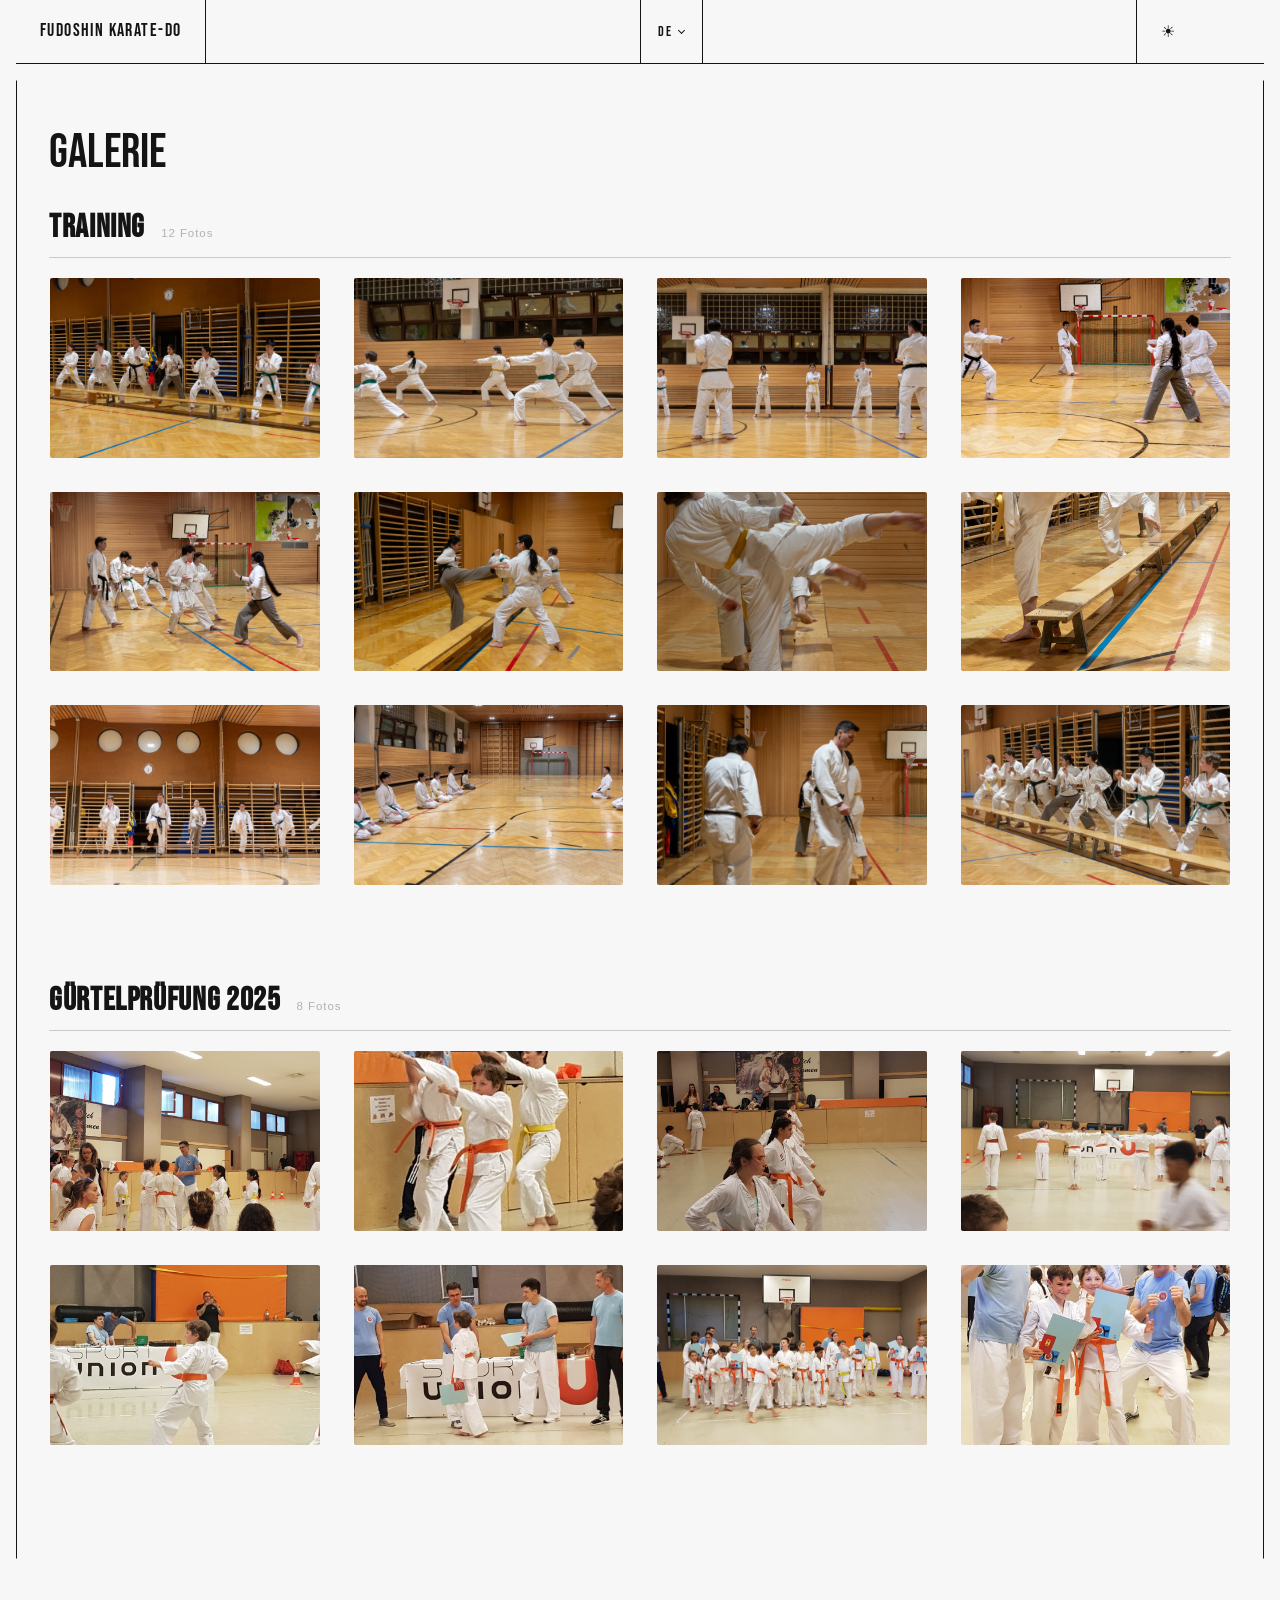
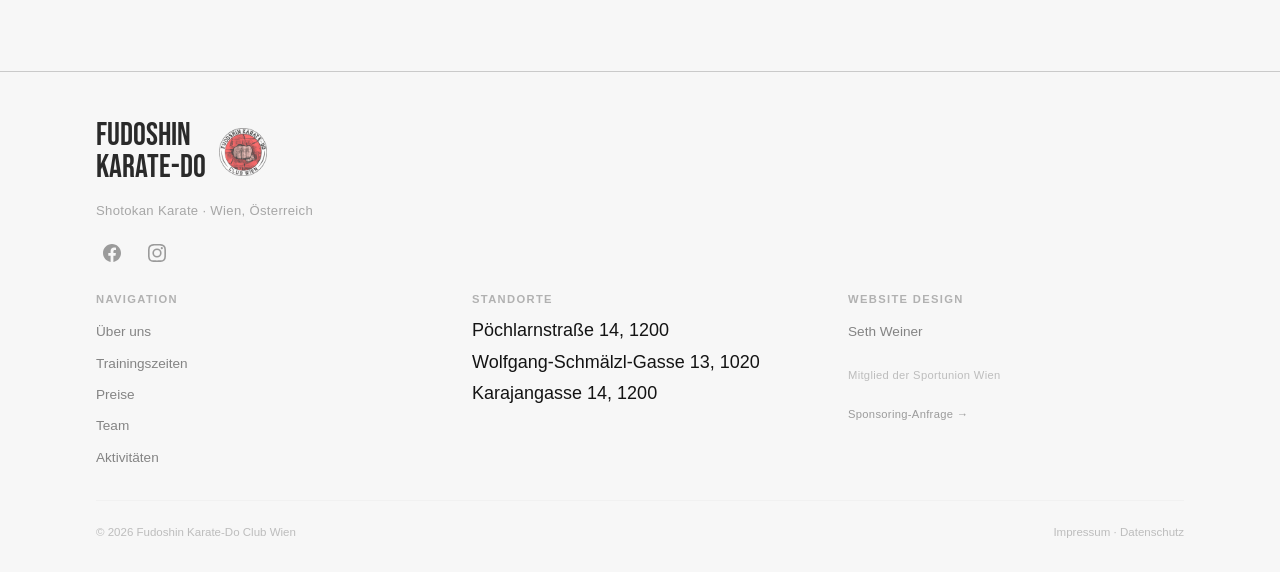
==== commit 66acab7c: "CSS tokens, hamburger-only nav with scrollspy, 20 Rules grid, unified image hovers, scroll lock, foo" ====
--- a/galerie_template.html
+++ b/galerie_template.html
@@ -46,19 +46,26 @@
     .gallery-cluster__item {
       overflow: hidden;
       cursor: pointer;
+      border-radius: var(--radius-md);
+      border: 1px solid transparent;
+      transition: border-color 400ms ease;
+    }
+    .gallery-cluster__item:hover {
+      border-color: var(--color-accent);
     }
     .gallery-cluster__item img {
       width: 100%;
       aspect-ratio: 3/2;
       object-fit: cover;
-      transition: transform 500ms var(--ease-out), filter 300ms ease;
+      display: block;
+      transition: transform 800ms cubic-bezier(0.16, 1, 0.3, 1), filter 600ms ease;
     }
     .gallery-cluster__item:hover img {
-      transform: scale(1.03);
-      filter: brightness(1.1);
+      transform: scale(1.06);
+      filter: brightness(1.05);
     }
     .gallery-cluster__item:active img {
-      transform: scale(0.96);
+      transform: scale(0.98);
       transition: transform 80ms ease;
     }
     /* Caption — hidden by default, activate with .gallery-cluster--captions on parent */
--- a/styles.css
+++ b/styles.css
@@ -33,6 +33,11 @@
       --nav-h:         4rem;
       --pad:           6rem;
       --gap:           2rem;
+      --radius-sm:     2px;
+      --radius-md:     3px;
+      --radius-lg:     12px;
+      --radius-full:   50%;
+      --scrollbar-w:   10px;
       --ease-out:      cubic-bezier(0.16, 1, 0.3, 1);
       --t-theme:       background-color 400ms var(--ease-out),
                        color 400ms var(--ease-out),
@@ -84,11 +89,11 @@
     /* ═══════════════════════════════════════════
        CUSTOM SCROLLBAR
     ═══════════════════════════════════════════ */
-    ::-webkit-scrollbar               { width: 6px; }
+    ::-webkit-scrollbar               { width: var(--scrollbar-w); }
     ::-webkit-scrollbar-track         { background: var(--scrollbar-bg); }
-    ::-webkit-scrollbar-thumb         { background: var(--scrollbar-thumb); border-radius: 3px; }
+    ::-webkit-scrollbar-thumb         { background: var(--scrollbar-thumb); border-radius: var(--radius-sm); }
     ::-webkit-scrollbar-thumb:hover   { background: var(--color-accent); }
-    * { scrollbar-width: thin; scrollbar-color: var(--scrollbar-thumb) var(--scrollbar-bg); }
+    * { scrollbar-width: auto; scrollbar-color: var(--scrollbar-thumb) var(--scrollbar-bg); }
 
     /* ═══════════════════════════════════════════
        TEXT SELECTION
@@ -101,7 +106,7 @@
     ═══════════════════════════════════════════ */
     *, *::before, *::after { box-sizing: border-box; margin: 0; padding: 0; }
 
-    html { scrollbar-gutter: stable; }
+    html.no-scroll { overflow: hidden; }
 
     body {
       background: var(--color-bg);
@@ -163,6 +168,24 @@
       border-right: 1px solid var(--color-border);
       transition: var(--t-theme);
     }
+
+    /* Scrollspy label — brand red, beside logo, gradient reveal */
+    .nav__spy {
+      display: flex; align-items: center;
+      padding: 0 1.2rem;
+      font-family: var(--font-display);
+      font-size: 0.8rem;
+      letter-spacing: 0.1em;
+      text-transform: uppercase;
+      white-space: nowrap;
+      color: var(--color-accent);
+      opacity: 0;
+      mask-image: linear-gradient(to right, black 60%, transparent);
+      -webkit-mask-image: linear-gradient(to right, black 60%, transparent);
+      transition: opacity 500ms var(--ease-out);
+    }
+    .nav__spy.is-visible { opacity: 0.45; }
+    @media (max-width: 768px) { .nav__spy { display: none; } }
 
     .nav__links {
       display: flex; align-items: stretch;
@@ -480,6 +503,12 @@
     .reveal-group.revealed > *:nth-child(12){ opacity:1; transform:none; transition-delay:278ms; }
     .reveal-group.revealed > *:nth-child(13){ opacity:1; transform:none; transition-delay:289ms; }
     .reveal-group.revealed > *:nth-child(14){ opacity:1; transform:none; transition-delay:300ms; }
+    .reveal-group.revealed > *:nth-child(15){ opacity:1; transform:none; transition-delay:311ms; }
+    .reveal-group.revealed > *:nth-child(16){ opacity:1; transform:none; transition-delay:322ms; }
+    .reveal-group.revealed > *:nth-child(17){ opacity:1; transform:none; transition-delay:333ms; }
+    .reveal-group.revealed > *:nth-child(18){ opacity:1; transform:none; transition-delay:344ms; }
+    .reveal-group.revealed > *:nth-child(19){ opacity:1; transform:none; transition-delay:355ms; }
+    .reveal-group.revealed > *:nth-child(20){ opacity:1; transform:none; transition-delay:366ms; }
 
     /* ═══════════════════════════════════════════
        HERO
@@ -565,12 +594,13 @@
       grid-column: 1 / -1; display: grid;
       grid-template-columns: repeat(3, 1fr); gap: var(--gap);
     }
-    .wrapper_image { width: 100%; overflow: hidden; cursor: pointer; }
+    .wrapper_image { width: 100%; overflow: hidden; cursor: pointer; border-radius: var(--radius-md); border: 1px solid transparent; transition: border-color 400ms ease; }
+    .wrapper_image:hover { border-color: var(--color-accent); }
     .wrapper_image img {
-      width: 100%; aspect-ratio: 3/2; object-fit: cover;
-      transition: transform 500ms var(--ease-out), filter 300ms ease;
-    }
-    .wrapper_image:hover img { transform: scale(1.03); filter: brightness(1.08); }
+      width: 100%; aspect-ratio: 3/2; object-fit: cover; display: block;
+      transition: transform 800ms cubic-bezier(0.16, 1, 0.3, 1), filter 600ms ease;
+    }
+    .wrapper_image:hover img { transform: scale(1.06); filter: brightness(1.05); }
     .photo-grid__link {
       grid-column: 1 / -1;
       text-align: center;
@@ -604,7 +634,7 @@
     }
     .schedule-card {
       border: 1px solid var(--color-border);
-      border-radius: 6px;
+      border-radius: var(--radius-md);
       overflow: hidden;
       transition: border-color 200ms ease;
     }
@@ -632,7 +662,8 @@
       opacity: 0.55;
       transition: color 150ms ease, opacity 150ms ease;
     }
-    .schedule-card__location:hover { color: var(--color-accent); opacity: 1; }
+    .schedule-card__location:hover,
+    .schedule-card:hover .schedule-card__location { color: var(--color-accent); opacity: 1; }
     .schedule-card__slots {
       padding: 0.6rem 1.4rem 1rem;
     }
@@ -659,7 +690,8 @@
       flex-shrink: 0;
       transition: opacity 150ms ease;
     }
-    .schedule-card__location:hover .schedule-row__location-pin { opacity: 1; }
+    .schedule-card__location:hover .schedule-row__location-pin,
+    .schedule-card:hover .schedule-row__location-pin { opacity: 1; }
 
     .contact__map-link {
       cursor: pointer;
@@ -838,7 +870,6 @@
     ═══════════════════════════════════════════ */
     .form-strips {
       display: flex; flex-direction: column; align-items: stretch;
-      width: fit-content; min-width: 40vw; margin-inline: auto;
       gap: 1rem;
       padding: 3rem var(--pad);
     }
@@ -858,8 +889,8 @@
       font-family: var(--font-display); font-size: clamp(1.1rem, 2vw, 1.5rem);
       letter-spacing: 0.08em; padding: clamp(0.9rem, 1.5vw, 1.2rem) clamp(2rem, 3vw, 3rem);
       cursor: pointer; text-transform: uppercase;
-      white-space: nowrap; width: 100%; height: 10vh;
-      border-radius: 4px;
+      white-space: nowrap; width: 100%;
+      border-radius: var(--radius-md);
       transition: background 200ms ease, color 200ms ease, border-color 200ms ease;
     }
     .form-strip__cta:hover { background: var(--color-fg); color: var(--color-bg); }
@@ -976,7 +1007,7 @@
     .camp-details__card {
       padding: 1.2rem 1.3rem;
       border: 1px solid var(--color-border);
-      border-radius: 6px;
+      border-radius: var(--radius-md);
       display: flex; flex-direction: column; gap: 0.35rem;
       transition: border-color 200ms ease;
     }
@@ -1033,11 +1064,12 @@
       gap: 0.75rem;
     }
     .camp-modal__gallery img {
-      width: 100%; aspect-ratio: 3/4; object-fit: cover;
+      width: 100%; aspect-ratio: 3/4; object-fit: cover; display: block;
+      border-radius: var(--radius-md);
       cursor: default;
-      transition: transform 400ms var(--ease-out), filter 300ms ease;
-    }
-    .camp-modal__gallery img:hover { transform: scale(1.03); filter: brightness(1.08); }
+      transition: transform 500ms var(--ease-out), filter 300ms ease;
+    }
+    /* No hover — gallery images are static in modal */
     @media (max-width: 479px) {
       .camp-modal__gallery { grid-template-columns: repeat(2, 1fr); }
       .camp-details { grid-template-columns: 1fr; }
@@ -1061,7 +1093,7 @@
     }
     .preise-card {
       padding: 1.4rem 1.2rem; border: 1px solid var(--color-border);
-      border-radius: 6px;
+      border-radius: var(--radius-md);
       display: grid; row-gap: 0.6rem; align-content: start;
       transition: border-color 200ms ease, var(--t-theme);
     }
@@ -1078,7 +1110,7 @@
     .preise-cta {
       grid-column: 1 / -1;
       display: flex;
-      justify-content: center;
+      justify-content: flex-start;
       padding-top: 1.5rem;
     }
     .preise-cta__btn {
@@ -1090,7 +1122,7 @@
       border: 1px solid var(--color-accent);
       color: var(--color-accent);
       background: transparent;
-      border-radius: 4px;
+      border-radius: var(--radius-sm);
       cursor: pointer;
       transition: background-color 200ms ease, color 200ms ease;
     }
@@ -1102,13 +1134,14 @@
     /* ═══════════════════════════════════════════
        TEAM
     ═══════════════════════════════════════════ */
-    .team-grid { grid-column: 1 / -1; display: grid; grid-template-columns: 1fr 1fr; gap: var(--gap); }
-    .team-card { display: grid; row-gap: 0.75rem; }
+    .team-grid { grid-column: 1 / -1; display: grid; grid-template-columns: 1fr 1fr; gap: var(--gap); align-items: start; }
+    .team-card { display: grid; grid-row: span 4; grid-template-rows: subgrid; row-gap: 0.75rem; }
     .team-card img {
       width: 100%; aspect-ratio: 3 / 4; object-fit: cover; object-position: top;
-      transition: filter 350ms ease;
-    }
-    .team-card:hover img { transform: scale(1.03); filter: brightness(1.08); }
+      border-radius: var(--radius-md); display: block;
+      transition: transform 500ms var(--ease-out), filter 300ms ease;
+    }
+    /* No hover — images are not interactive */
     .heading-4 { font-family: var(--font-display); font-size: 2.2rem; font-weight: 400; text-align: center; padding: 0.5rem 0; }
     .heading-3 { font-size: 1rem; font-weight: 400; text-align: center; line-height: 1.6; opacity: 0.65; }
 
@@ -1128,16 +1161,16 @@
       align-items: center;
       text-align: center;
       padding: 1.2rem 0.8rem;
-      border-radius: 6px;
+      border-radius: var(--radius-md);
     }
     .team-card--small img {
       width: 180px; height: 180px;
-      border-radius: 4px;
+      border-radius: var(--radius-sm);
       object-fit: cover;
       margin-bottom: 0.8rem;
       transition: transform 500ms var(--ease-out), filter 300ms ease;
     }
-    .team-card--small:hover img { transform: scale(1.03); filter: brightness(1.08); }
+    /* No hover — expandable cards, but image zoom is misleading */
     .team-card--small .team-small__name {
       font-family: var(--font-display);
       font-size: 1.1rem;
@@ -1179,158 +1212,142 @@
     }
 
     /* ═══════════════════════════════════════════
-       FUNAKOSHI RULES — LASSO UNFOLD
-    ═══════════════════════════════════════════ */
-    .rules-lasso {
-      padding: 8rem 0 6rem;
+       FUNAKOSHI RULES — GRID
+    ═══════════════════════════════════════════ */
+    .rules-grid-section {
+      padding: 5rem 0 4rem;
       border-top: 1px solid color-mix(in srgb, var(--color-border) 15%, transparent);
     }
-    .rules-lasso .section_wrapper {
-      max-width: 56rem;
-    }
-    .rules-lasso__header {
+    .rules-grid-section .section_wrapper {
+      max-width: none;
+    }
+    .rules-grid__header {
       grid-column: 1 / -1;
       text-align: center;
-      margin-bottom: 5rem;
+      margin-bottom: 3rem;
       opacity: 0; transform: translateY(20px);
       transition: opacity 900ms ease, transform 900ms ease;
     }
-    .rules-lasso__header.revealed { opacity: 1; transform: none; }
-    .rules-lasso__subtitle {
-      font-size: 0.72rem;
-      font-weight: 700;
-      letter-spacing: 0.18em;
-      text-transform: uppercase;
-      opacity: 0.3;
-      margin-bottom: 0.6rem;
-    }
-    .rules-lasso__title {
+    .rules-grid__header.revealed { opacity: 1; transform: none; }
+    .rules-grid__subtitle {
+      font-size: 0.72rem; font-weight: 700;
+      letter-spacing: 0.18em; text-transform: uppercase;
+      opacity: 0.3; margin-bottom: 0.6rem;
+    }
+    .rules-grid__title {
       font-family: var(--font-display);
       font-size: clamp(2.4rem, 4vw, 3.6rem);
+      text-transform: uppercase; letter-spacing: 0.01em; line-height: 1;
+    }
+    .rules-grid__author {
+      font-family: var(--font-display);
+      font-size: clamp(1.1rem, 2vw, 1.6rem);
+      text-transform: uppercase; opacity: 0.4; margin-top: 0.3rem;
+    }
+
+    /* Grid — 4 columns, 5 rows */
+    .rules-grid {
+      grid-column: 1 / -1;
+      display: grid;
+      grid-template-columns: repeat(4, 1fr);
+    }
+
+    /* Individual cell */
+    .rules-grid__item {
+      padding: 1.2rem 1.4rem;
+      border: 1px solid color-mix(in srgb, var(--color-border) 12%, transparent);
+      display: flex; flex-direction: column; gap: 0.4rem;
+      opacity: 0; transform: translateY(10px);
+      transition: opacity 500ms ease, transform 500ms ease;
+    }
+    .rules-grid__item.revealed { opacity: 1; transform: none; }
+    .rules-grid__item:hover {
+      background: color-mix(in srgb, var(--color-surface) 80%, transparent);
+      border-color: var(--color-accent) !important;
+    }
+    .rules-grid__item:hover .rules-grid__num { opacity: 1; }
+    .rules-grid__item:hover .rules-grid__text { opacity: 1; }
+
+    /* Click-expand: 1 cell → 4 cells (2×2) */
+    .rules-grid__item.is-expanded {
+      grid-column: span 2;
+      grid-row: span 2;
+      border-color: var(--color-accent) !important;
+      border-width: 2px;
+      background: color-mix(in srgb, var(--color-surface) 60%, transparent);
+    }
+    .rules-grid__item.is-expanded .rules-grid__num {
+      opacity: 1;
+      animation: ruleReveal 500ms var(--ease-out) both;
+    }
+    .rules-grid__item.is-expanded .rules-grid__text {
+      opacity: 1;
+      animation: ruleReveal 500ms var(--ease-out) 80ms both;
+    }
+    @keyframes ruleReveal {
+      from { opacity: 0; transform: translateY(8px); }
+      to   { opacity: 1; transform: none; }
+    }
+
+    /* Varied border weights — organic rhythm */
+    .rules-grid__item:nth-child(1),
+    .rules-grid__item:nth-child(7),
+    .rules-grid__item:nth-child(13),
+    .rules-grid__item:nth-child(20) { border-width: 2px; border-color: color-mix(in srgb, var(--color-border) 25%, transparent); }
+    .rules-grid__item:nth-child(3),
+    .rules-grid__item:nth-child(10),
+    .rules-grid__item:nth-child(16) { border-width: 1.5px; border-color: color-mix(in srgb, var(--color-accent) 20%, transparent); }
+
+    /* Staggered reveal */
+    .rules-grid__item:nth-child(1)  { transition-delay:  0ms; }
+    .rules-grid__item:nth-child(2)  { transition-delay: 40ms; }
+    .rules-grid__item:nth-child(3)  { transition-delay: 80ms; }
+    .rules-grid__item:nth-child(4)  { transition-delay: 120ms; }
+    .rules-grid__item:nth-child(5)  { transition-delay: 60ms; }
+    .rules-grid__item:nth-child(6)  { transition-delay: 100ms; }
+    .rules-grid__item:nth-child(7)  { transition-delay: 140ms; }
+    .rules-grid__item:nth-child(8)  { transition-delay: 180ms; }
+    .rules-grid__item:nth-child(9)  { transition-delay: 120ms; }
+    .rules-grid__item:nth-child(10) { transition-delay: 160ms; }
+    .rules-grid__item:nth-child(11) { transition-delay: 200ms; }
+    .rules-grid__item:nth-child(12) { transition-delay: 240ms; }
+    .rules-grid__item:nth-child(13) { transition-delay: 180ms; }
+    .rules-grid__item:nth-child(14) { transition-delay: 220ms; }
+    .rules-grid__item:nth-child(15) { transition-delay: 260ms; }
+    .rules-grid__item:nth-child(16) { transition-delay: 300ms; }
+    .rules-grid__item:nth-child(17) { transition-delay: 240ms; }
+    .rules-grid__item:nth-child(18) { transition-delay: 280ms; }
+    .rules-grid__item:nth-child(19) { transition-delay: 320ms; }
+    .rules-grid__item:nth-child(20) { transition-delay: 360ms; }
+
+    /* Number */
+    .rules-grid__num {
+      font-family: var(--font-display);
+      font-size: clamp(1.6rem, 2vw, 2rem);
+      line-height: 1;
+      color: var(--color-accent);
+      opacity: 0.6;
+      transition: opacity 400ms ease;
+    }
+
+    /* Rule text — display font */
+    .rules-grid__text {
+      font-family: var(--font-display);
+      font-size: clamp(1rem, 1.3vw, 1.3rem);
+      line-height: 1.25;
       text-transform: uppercase;
       letter-spacing: 0.01em;
-      line-height: 1;
-    }
-    .rules-lasso__author {
-      font-family: var(--font-display);
-      font-size: clamp(1.1rem, 2vw, 1.6rem);
-      text-transform: uppercase;
-      opacity: 0.4;
-      margin-top: 0.3rem;
-    }
-
-    /* Track — contains rope SVG + rule items */
-    .rules-lasso__track {
-      position: relative;
-      grid-column: 1 / -1;
-    }
-    .rules-lasso__rope {
-      position: absolute;
-      top: 0; left: 0;
-      width: 100%; height: 100%;
-      pointer-events: none;
-    }
-    .rules-lasso__path {
-      fill: none;
-      stroke: var(--color-accent);
-      stroke-width: 2.5;
-      stroke-linecap: round;
-      opacity: 0.3;
-    }
-
-    /* Individual rule items */
-    .rules-lasso__item {
-      position: relative;
-      display: flex;
-      align-items: flex-start;
-      gap: 1.2rem;
-      padding: 1.8rem 0;
-      width: 65%;
-      opacity: 0;
-      transition: opacity 700ms ease, transform 700ms ease;
-    }
-    .rules-lasso__item.revealed {
-      opacity: 1;
-      transform: none !important;
-    }
-    /* Alternating sides with asymmetric indents */
-    .rules-lasso__item--left  { margin-right: auto; transform: translateX(-25px); }
-    .rules-lasso__item--right { margin-left: auto; flex-direction: row-reverse; text-align: right; transform: translateX(25px); }
-
-    /* Asymmetric indentation — irregular, organic */
-    .rules-lasso__item:nth-child(1)  { margin-left: 3%; }
-    .rules-lasso__item:nth-child(2)  { margin-right: 1%; }
-    .rules-lasso__item:nth-child(3)  { margin-left: 8%; }
-    .rules-lasso__item:nth-child(4)  { margin-right: 5%; }
-    .rules-lasso__item:nth-child(5)  { margin-left: 2%; }
-    .rules-lasso__item:nth-child(6)  { margin-right: 3%; }
-    .rules-lasso__item:nth-child(7)  { margin-left: 10%; }
-    .rules-lasso__item:nth-child(8)  { margin-right: 2%; }
-    .rules-lasso__item:nth-child(9)  { margin-left: 5%; }
-    .rules-lasso__item:nth-child(10) { margin-right: 7%; }
-    .rules-lasso__item:nth-child(11) { margin-left: 2%; }
-    .rules-lasso__item:nth-child(12) { margin-right: 4%; }
-    .rules-lasso__item:nth-child(13) { margin-left: 12%; }
-    .rules-lasso__item:nth-child(14) { margin-right: 2%; }
-    .rules-lasso__item:nth-child(15) { margin-left: 4%; }
-    .rules-lasso__item:nth-child(16) { margin-right: 8%; }
-    .rules-lasso__item:nth-child(17) { margin-left: 6%; }
-    .rules-lasso__item:nth-child(18) { margin-right: 5%; }
-    .rules-lasso__item:nth-child(19) { margin-left: 5%; }
-    .rules-lasso__item:nth-child(20) { margin-left: 12%; width: 70%; }
-
-    /* Knot dot */
-    .rules-lasso__knot {
-      position: absolute;
-      width: 10px; height: 10px;
-      border-radius: 50%;
-      background: var(--color-accent);
-      top: 2.6rem;
-      opacity: 0;
-      transition: opacity 400ms ease 200ms;
-    }
-    .rules-lasso__item.revealed .rules-lasso__knot { opacity: 1; }
-    .rules-lasso__item--left  .rules-lasso__knot { right: -2rem; }
-    .rules-lasso__item--right .rules-lasso__knot { left: -2rem; }
-    .rules-lasso__knot::after {
-      content: '';
-      position: absolute;
-      top: -7px; left: -7px;
-      width: 24px; height: 24px;
-      border-radius: 50%;
-      border: 1.5px solid var(--color-accent);
-      opacity: 0.2;
-    }
-
-    /* Number */
-    .rules-lasso__num {
-      font-family: var(--font-display);
-      font-size: clamp(2.4rem, 3.5vw, 3.2rem);
-      line-height: 1;
-      color: var(--color-accent);
-      opacity: 0.7;
-      flex-shrink: 0;
-    }
-
-    /* Rule text */
-    .rules-lasso__text {
-      font-size: clamp(0.95rem, 1.2vw, 1.1rem);
-      line-height: 1.7;
       opacity: 0.75;
-      padding-top: 0.5rem;
-    }
-
-    /* Mobile */
-    @media (max-width: 700px) {
-      .rules-lasso__item {
-        max-width: 85%;
-        padding-left: 0 !important;
-        padding-right: 0 !important;
-      }
-      .rules-lasso__item--left  { margin-left: 2rem; }
-      .rules-lasso__item--right { margin-right: 2rem; }
-      .rules-lasso__knot { display: none; }
-      .rules-lasso__rope { display: none; }
+      transition: opacity 400ms ease;
+    }
+
+    /* Responsive */
+    @media (max-width: 768px) {
+      .rules-grid { grid-template-columns: repeat(2, 1fr); }
+    }
+    @media (max-width: 479px) {
+      .rules-grid { grid-template-columns: 1fr; }
+      .rules-grid__item { padding: 1rem; }
     }
 
     /* ═══════════════════════════════════════════
@@ -1338,9 +1355,10 @@
     ═══════════════════════════════════════════ */
     .aktivitaeten-grid { grid-column: 1 / -1; display: grid; grid-template-columns: repeat(3, 1fr); gap: var(--gap); }
     .aktivitaet-card { cursor: pointer; overflow: hidden; }
-    .aktivitaet-card figure { overflow: hidden; border-radius: 6px; margin: 0; }
-    .aktivitaet-card img { width: 100%; aspect-ratio: 4/3; object-fit: cover; display: block; transition: transform 500ms var(--ease-out); }
-    .aktivitaet-card:hover img { transform: scale(1.03); filter: brightness(1.08); }
+    .aktivitaet-card figure { overflow: hidden; border-radius: var(--radius-md); margin: 0; border: 1px solid transparent; transition: border-color 400ms ease; }
+    .aktivitaet-card:hover figure { border-color: var(--color-accent); }
+    .aktivitaet-card img { width: 100%; aspect-ratio: 4/3; object-fit: cover; display: block; transition: transform 800ms cubic-bezier(0.16, 1, 0.3, 1), filter 600ms ease; }
+    .aktivitaet-card:hover img { transform: scale(1.06); filter: brightness(1.05); }
     .heading-4._2 { font-family: var(--font-display); font-size: 2rem; font-weight: 400; margin-top: 1rem; }
     .aktivitaet-card__desc {
       font-size: 0.88rem;
@@ -1357,14 +1375,47 @@
       opacity: 0.65;
     }
     .aktivitaet-card .heading-4._2::after {
-      content: ' +';
+      content: '›';
       font-size: 0.7em;
-      opacity: 0.5;
-      transition: transform 200ms ease;
+      opacity: 0.35;
+      margin-left: 0.5em;
+      transition: transform 250ms var(--ease-out), opacity 250ms ease;
       display: inline-block;
+      transform: rotate(90deg);
     }
     .aktivitaet-card.is-open .heading-4._2::after {
-      content: ' −';
+      transform: rotate(-90deg);
+      opacity: 0.6;
+    }
+
+    /* Camp badge — appears on expand over the image */
+    .aktivitaet-card__img-wrap {
+      position: relative;
+      overflow: hidden;
+      border-radius: var(--radius-md);
+    }
+    .aktivitaet-card__img-wrap img { border-radius: 0; }
+    .aktivitaet-card__badge {
+      position: absolute;
+      bottom: 0.6rem; right: 0.6rem;
+      background: var(--color-accent);
+      color: #fff;
+      font-family: var(--font-display);
+      font-size: 0.75rem;
+      letter-spacing: 0.08em;
+      text-transform: uppercase;
+      padding: 0.4rem 0.8rem;
+      border-radius: var(--radius-sm);
+      text-decoration: none;
+      opacity: 0; transform: translateY(8px);
+      transition: opacity 300ms ease 150ms, transform 300ms var(--ease-out) 150ms;
+      z-index: 2;
+    }
+    .aktivitaet-card__badge:hover {
+      background: var(--color-fg); color: var(--color-bg);
+    }
+    .aktivitaet-card.is-open .aktivitaet-card__badge {
+      opacity: 1; transform: none;
     }
 
     /* ═══════════════════════════════════════════
@@ -1449,14 +1500,14 @@
       flex-shrink: 0; position: relative; cursor: pointer; padding: 0;
       transition: background 150ms ease, border-color 150ms ease;
     }
-    .check-item input[type="radio"] { border-radius: 50%; }
+    .check-item input[type="radio"] { border-radius: var(--radius-full); }
     .check-item input:checked { background: var(--color-accent); border-color: var(--color-accent); }
     .check-item input:checked::after {
       content: ''; position: absolute; inset: 2px;
       background: #fff;
       clip-path: polygon(14% 44%, 0 65%, 50% 100%, 100% 16%, 80% 0%, 43% 62%);
     }
-    .check-item input[type="radio"]:checked::after { clip-path: none; border-radius: 50%; }
+    .check-item input[type="radio"]:checked::after { clip-path: none; border-radius: var(--radius-full); }
 
     /* Submit button */
     .form-submit {
@@ -1465,7 +1516,7 @@
       color: var(--color-fg);
       font-family: var(--font-display); font-size: 1.4rem;
       letter-spacing: 0.08em; padding: 1rem 2rem;
-      border-radius: 4px;
+      border-radius: var(--radius-sm);
       cursor: pointer; margin-top: var(--gap);
       transition: background 200ms ease, color 200ms ease, border-color 200ms ease, transform 150ms ease;
     }
@@ -1474,7 +1525,7 @@
     .form-submit--accent { background: var(--color-accent); border-color: var(--color-accent); color: #fff; }
     .form-submit--accent:hover { background: var(--color-fg); color: var(--color-bg); border-color: var(--color-fg); }
     .form-submit:disabled { opacity: 0.5; cursor: not-allowed; }
-    .form-msg { margin-top: 1.5rem; padding: 1rem 1.5rem; border-radius: 4px; font-size: 0.95rem; line-height: 1.5; }
+    .form-msg { margin-top: 1.5rem; padding: 1rem 1.5rem; border-radius: var(--radius-sm); font-size: 0.95rem; line-height: 1.5; }
     .form-msg--ok { background: #e8f5e9; color: #2e7d32; border: 1px solid #a5d6a7; }
     .form-msg--err { background: #fce4ec; color: #c62828; border: 1px solid #ef9a9a; }
 
@@ -1491,49 +1542,48 @@
     ═══════════════════════════════════════════ */
     .footer {
       display: grid; grid-template-columns: 2fr 1fr 1.5fr auto;
-      gap: var(--gap); padding: var(--pad);
-      border-top: 1px solid var(--color-border);
+      gap: 1.5rem 2.5rem;
+      padding: 3rem var(--pad) 2rem;
+      border-top: 1px solid color-mix(in srgb, var(--color-border) 20%, transparent);
       margin-top: 4rem;
       transition: var(--t-theme);
     }
     .footer__brand { grid-column: 1 / 2; }
-    .footer__brand-header { display: flex; align-items: center; gap: 1rem; margin-bottom: 1rem; }
-    .footer__brand h2 { font-size: clamp(1.5rem, 3vw, 2.5rem); opacity: 0.9; }
-    .footer__brand p  { opacity: 0.4; font-size: 0.9rem; }
-    .footer__brand-logo { width: 56px; height: 56px; opacity: 0.75; }
-    .footer__social { display: flex; gap: 1rem; margin-top: 1.25rem; }
-    .footer__social a { display: inline-flex; align-items: center; justify-content: center; width: 36px; height: 36px; opacity: 0.5; transition: opacity 150ms ease; }
+    .footer__brand-header { display: flex; align-items: center; gap: 0.8rem; margin-bottom: 0.6rem; }
+    .footer__brand h2 { font-size: clamp(1.4rem, 2.5vw, 2rem); opacity: 0.9; }
+    .footer__brand p  { opacity: 0.35; font-size: 0.82rem; }
+    .footer__brand-logo { width: 48px; height: 48px; opacity: 0.7; }
+    .footer__social { display: flex; gap: 0.8rem; margin-top: 1rem; }
+    .footer__social a { display: inline-flex; align-items: center; justify-content: center; width: 32px; height: 32px; opacity: 0.4; transition: opacity 150ms ease; }
     .footer__social a:hover { opacity: 1; }
-    .footer__social svg { width: 22px; height: 22px; fill: currentColor; }
-    .footer__col h3   { font-size: 0.75rem; text-transform: uppercase; letter-spacing: 0.12em; opacity: 0.4; font-weight: 700; margin-bottom: 1.25rem; }
-    .footer__col ul   { list-style: none; display: grid; row-gap: 0.75rem; }
-    .footer__col ul li a { font-size: 0.95rem; opacity: 0.65; transition: opacity 150ms ease; }
+    .footer__social svg { width: 18px; height: 18px; fill: currentColor; }
+    .footer__col h3   { font-size: 0.7rem; text-transform: uppercase; letter-spacing: 0.12em; opacity: 0.3; font-weight: 700; margin-bottom: 0.8rem; }
+    .footer__col ul   { list-style: none; display: grid; row-gap: 0.5rem; }
+    .footer__col ul li a { font-size: 0.85rem; opacity: 0.5; transition: opacity 150ms ease; }
     .footer__col ul li a:hover { opacity: 1; }
     .footer__sportunion {
-      font-size: 0.75rem; opacity: 0.35; margin-top: 1.2rem;
+      font-size: 0.7rem; opacity: 0.25; margin-top: 1rem;
     }
     .footer__sponsor-cta {
-      margin-top: 0.4rem;
+      margin-top: 0.3rem;
     }
     .footer__sponsor-cta a {
-      font-size: 0.75rem; opacity: 0.5;
+      font-size: 0.7rem; opacity: 0.4;
       transition: opacity 150ms ease;
     }
     .footer__sponsor-cta a:hover { opacity: 1; }
     .footer__bottom {
-      grid-column: 1 / -1; padding-top: 2rem;
-      border-top: 1px solid transparent;
+      grid-column: 1 / -1; padding-top: 1.5rem; margin-top: 0.5rem;
+      border-top: 1px solid color-mix(in srgb, var(--color-border) 10%, transparent);
       display: flex; justify-content: space-between; align-items: center;
-      font-size: 0.8rem; opacity: 0.35;
+      font-size: 0.72rem; opacity: 0.25;
     }
 
     /* ═══════════════════════════════════════════
        RESPONSIVE — desktop ≥1281px
+       Nav links hidden at all widths; hamburger is the only menu.
     ═══════════════════════════════════════════ */
     @media (min-width: 1281px) {
-      .nav__links     { max-width: 100vw; overflow: visible; transition: max-width 0ms 0ms; }
-      .nav__links a   { opacity: 1; transform: translateX(0); transition-delay: 0ms; }
-      .nav__hamburger { display: none; }
       .nav__theme     { margin-left: 0; }
     }
 
@@ -1597,7 +1647,7 @@
       color: #fff;
       transform: none;
       transform-origin: bottom right;
-      border-radius: 0;
+      border-radius: var(--radius-md);
       /* Collapse: near-linear; expand uses is-expanding class override */
       transition: background 200ms ease, color 200ms ease,
                   width 350ms cubic-bezier(0.25, 0.1, 0.25, 1),
@@ -1696,7 +1746,7 @@
     }
     /* ── Pill state: scroll-driven morph ── */
     .sticker.is-pill {
-      width: 40px; border-radius: 50%;
+      width: 40px; border-radius: var(--radius-full);
       min-height: 40px;
     }
     .sticker.is-pill .sticker__body {
@@ -1705,7 +1755,7 @@
     .sticker.is-pill .sticker__tab {
       border-top: none; padding: 0;
       justify-content: center; align-items: center;
-      border-radius: 50%;
+      border-radius: var(--radius-full);
       min-height: 40px;
     }
     .sticker.is-pill .sticker__tab-text {
@@ -1729,7 +1779,7 @@
       font-size: 0.65rem; letter-spacing: 0.08em; text-transform: uppercase;
       white-space: nowrap;
       padding: 0.35rem 0.65rem;
-      border-radius: 3px;
+      border-radius: var(--radius-sm);
       opacity: 0; pointer-events: none;
       transition: opacity 200ms ease;
     }
@@ -1754,16 +1804,19 @@
     .lightbox.is-open { display: flex; }
     .lightbox__img {
       max-width: 90vw; max-height: 85vh; object-fit: contain;
-      border-radius: 4px;
+      border-radius: var(--radius-sm);
       animation: overlayIn 320ms var(--ease-out) forwards;
     }
     .lightbox__close {
-      position: absolute; top: 1.5rem; right: 1.5rem;
-      background: none; border: none; color: var(--color-fg); font-size: 2rem;
-      cursor: pointer; opacity: 0.55; transition: opacity 150ms ease, transform 150ms ease, color 150ms ease;
+      position: absolute; top: 0; right: 1rem;
+      width: var(--nav-h); height: var(--nav-h);
+      background: none; border: none; color: var(--color-fg); font-size: 1.4rem;
+      cursor: pointer;
+      display: flex; align-items: center; justify-content: center;
+      transition: color 150ms ease, transform 200ms ease;
       z-index: 1201;
     }
-    .lightbox__close:hover { opacity: 1; transform: scale(1.15); color: var(--color-accent); }
+    .lightbox__close:hover { color: var(--color-accent); transform: scale(1.15); }
     .lightbox__nav {
       position: absolute; top: 10vh; bottom: 10vh; width: 25vw;
       background: none; border: none; color: var(--color-fg); font-size: 2.5rem;
@@ -1856,14 +1909,14 @@
     .map-marker-ring {
       position: absolute; inset: -2px;
       border: 1px solid var(--color-accent);
-      border-radius: 50%;
+      border-radius: var(--radius-full);
       animation: pulse-ring 2s ease-out infinite;
     }
     .map-marker-ring:nth-child(2) { animation-delay: 0.7s; }
     .map-marker-dot {
       width: 10px; height: 10px;
       background: var(--color-accent);
-      border-radius: 50%;
+      border-radius: var(--radius-full);
       border: 2px solid #fff;
       box-shadow: 0 0 0 2px var(--color-accent), 0 4px 12px rgba(181,64,64,0.5);
     }
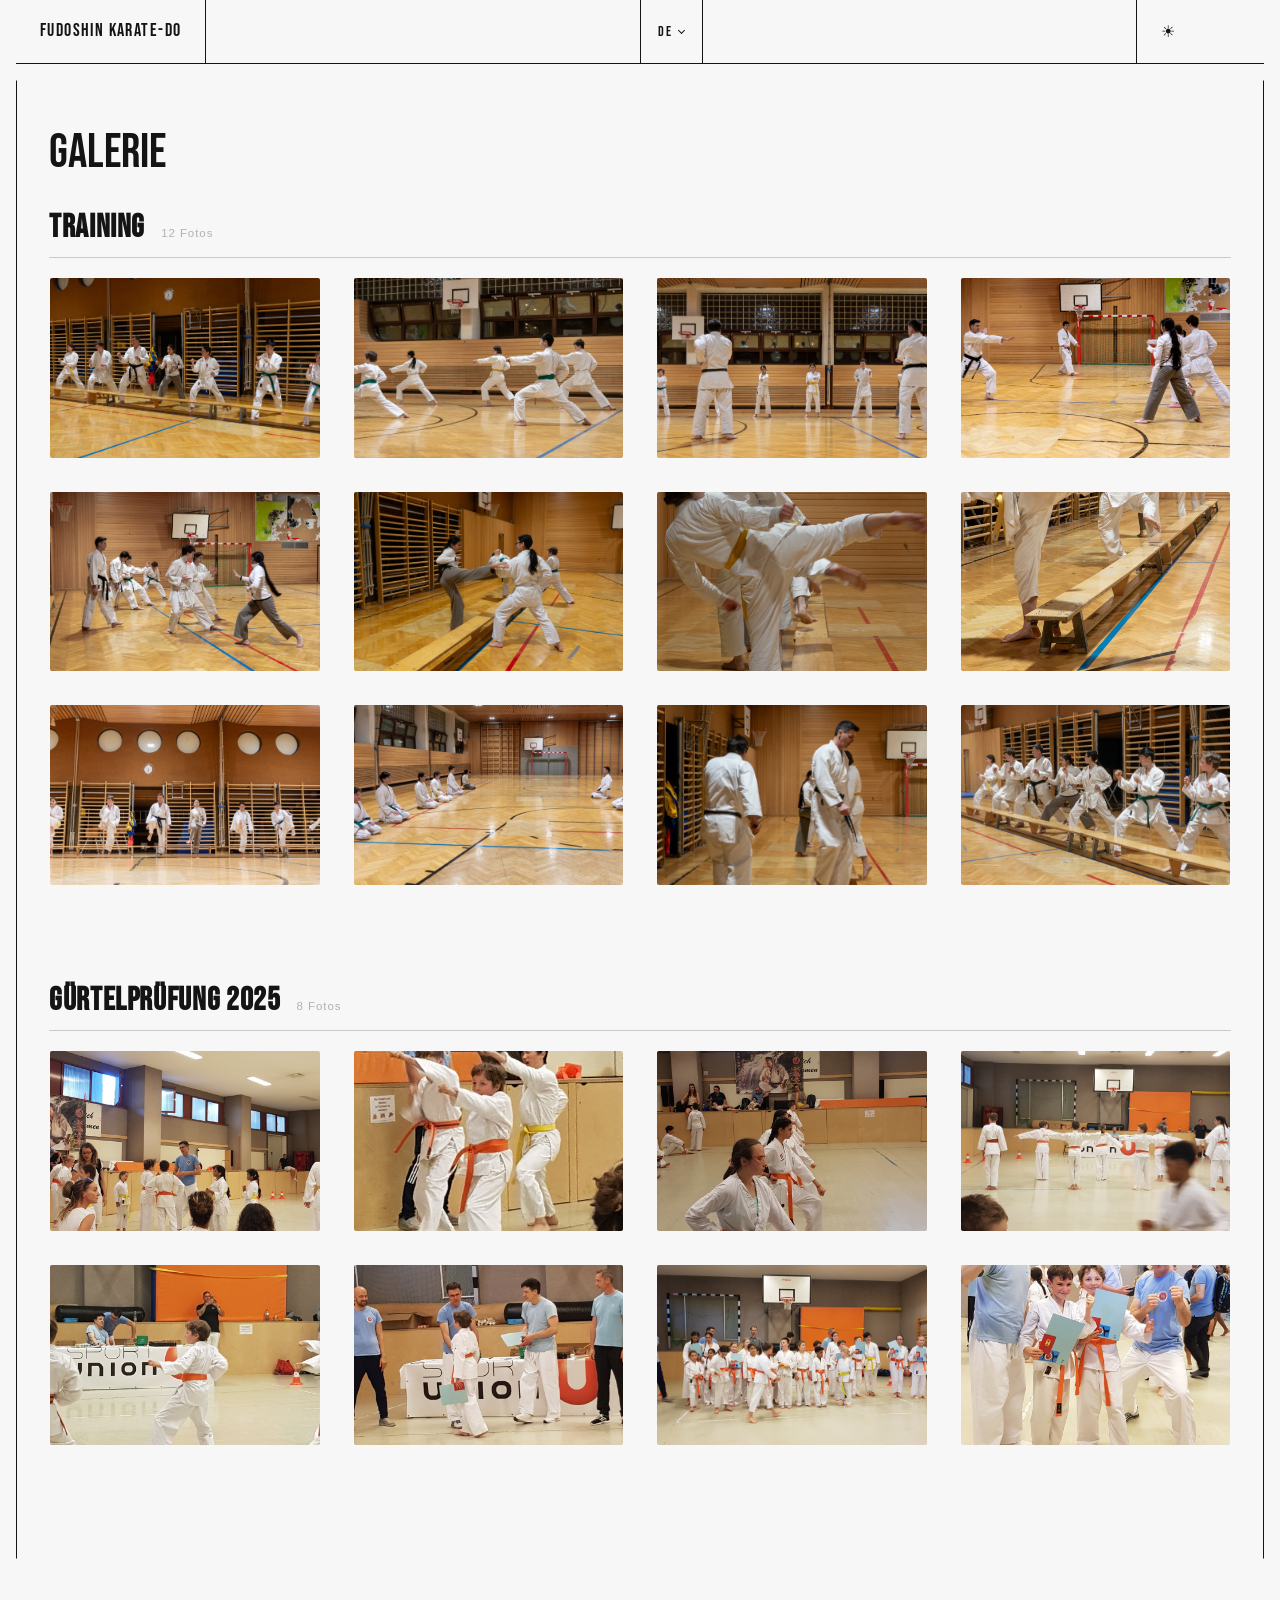
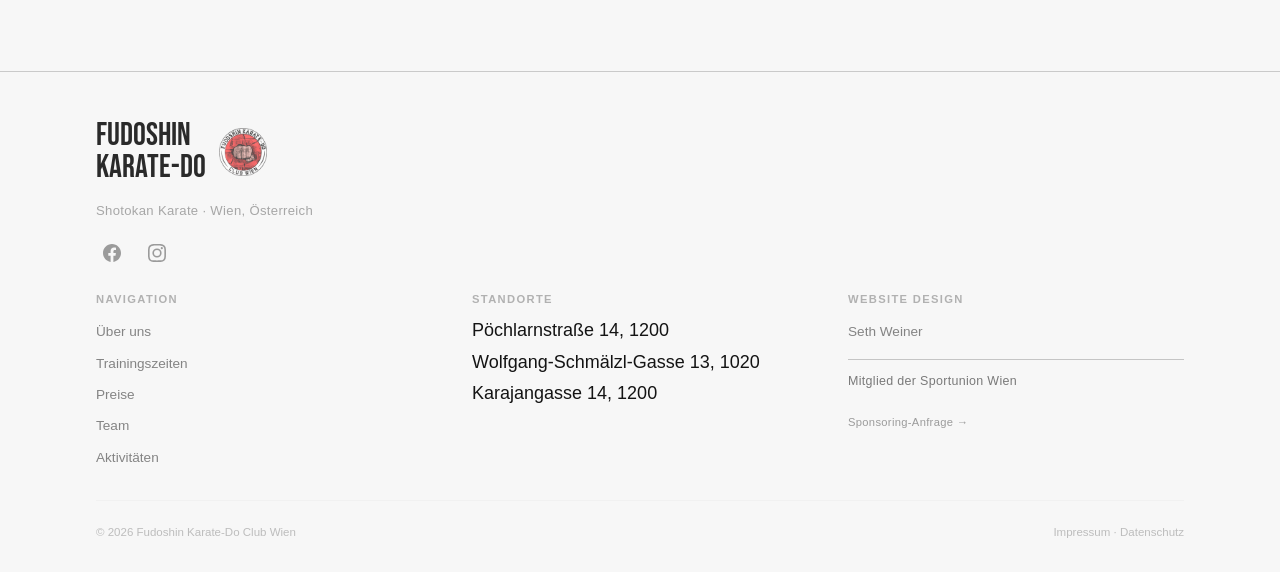
==== commit 74c09144: "Pre-launch polish: SEO tags, Kontakt phone + nav icon, Sport Union footer, remove guide pill, karate" ====
--- a/galerie_template.html
+++ b/galerie_template.html
@@ -4,6 +4,11 @@
   <meta name="viewport" content="width=device-width, initial-scale=1.0">
   <title>Galerie — Fudoshin Karate-Do Club Wien</title>
   <meta name="description" content="Fotos aus dem Training, Prüfungen und Veranstaltungen des Fudoshin Karate-Do Club Wien.">
+  <meta property="og:type" content="website">
+  <meta property="og:title" content="Galerie — Fudoshin Karate-Do Club Wien">
+  <meta property="og:description" content="Fotos aus dem Training, Prüfungen und Veranstaltungen des Fudoshin Karate-Do Club Wien.">
+  <meta property="og:image" content="https://fudoshin-karate-wien.netlify.app/images/header-01.jpg">
+  <meta property="og:url" content="https://fudoshin-karate-wien.netlify.app/galerie.html">
   <meta name="theme-color" id="metaThemeColor" content="#000000">
   <link rel="icon" type="image/svg+xml" href="data:image/svg+xml,%3Csvg xmlns='http://www.w3.org/2000/svg' viewBox='0 0 64 64'%3E%3Ccircle cx='32' cy='32' r='22' fill='%23b53a3a' stroke='white' stroke-width='8'/%3E%3C/svg%3E">
   <link rel="preconnect" href="https://fonts.googleapis.com">
--- a/styles.css
+++ b/styles.css
@@ -55,6 +55,7 @@
       .nav__links a:active,
       .nav__overlay a:active,
       .nav__theme:active,
+      .nav__contact-icon:active,
       .nav__lang-btn:active,
       .nav__hamburger:active,
       .form-strip__cta:active,
@@ -257,6 +258,18 @@
     .nav__theme .icon-moon { display: block; }
     [data-theme="light"] .nav__theme .icon-sun  { display: block; }
     [data-theme="light"] .nav__theme .icon-moon { display: none; }
+
+    /* Contact icon */
+    .nav__contact-icon {
+      display: flex; align-items: center; justify-content: center;
+      width: var(--nav-h);
+      border-left: 1px solid var(--color-border);
+      color: var(--color-fg);
+      flex-shrink: 0;
+      transition: background 200ms ease, var(--t-theme);
+    }
+    .nav__contact-icon svg { width: 1.1rem; height: 1.1rem; }
+    .nav__contact-icon:hover { background: var(--color-fg); color: var(--color-bg); }
 
     /* ── Language toggle ── */
     .nav__lang {
@@ -1199,7 +1212,7 @@
       margin-top: 0;
     }
     .team-card--small.is-expanded .team-small__bio {
-      opacity: 0.6; max-height: 30rem;
+      opacity: 0.6; max-height: 60rem;
       margin-top: 0.6rem;
     }
     .team-card--small[data-expandable] { cursor: pointer; }
@@ -1210,6 +1223,8 @@
     .team-card--small[data-expandable].is-expanded .team-small__name::after {
       content: ' −';
     }
+
+    .team-card--small .team-small__bio { text-align: left; }
 
     /* ═══════════════════════════════════════════
        FUNAKOSHI RULES — GRID
@@ -1562,7 +1577,9 @@
     .footer__col ul li a { font-size: 0.85rem; opacity: 0.5; transition: opacity 150ms ease; }
     .footer__col ul li a:hover { opacity: 1; }
     .footer__sportunion {
-      font-size: 0.7rem; opacity: 0.25; margin-top: 1rem;
+      font-size: 0.78rem; opacity: 0.55; margin-top: 1rem;
+      padding-top: 0.8rem;
+      border-top: 1px solid color-mix(in srgb, var(--color-border) 40%, transparent);
     }
     .footer__sponsor-cta {
       margin-top: 0.3rem;
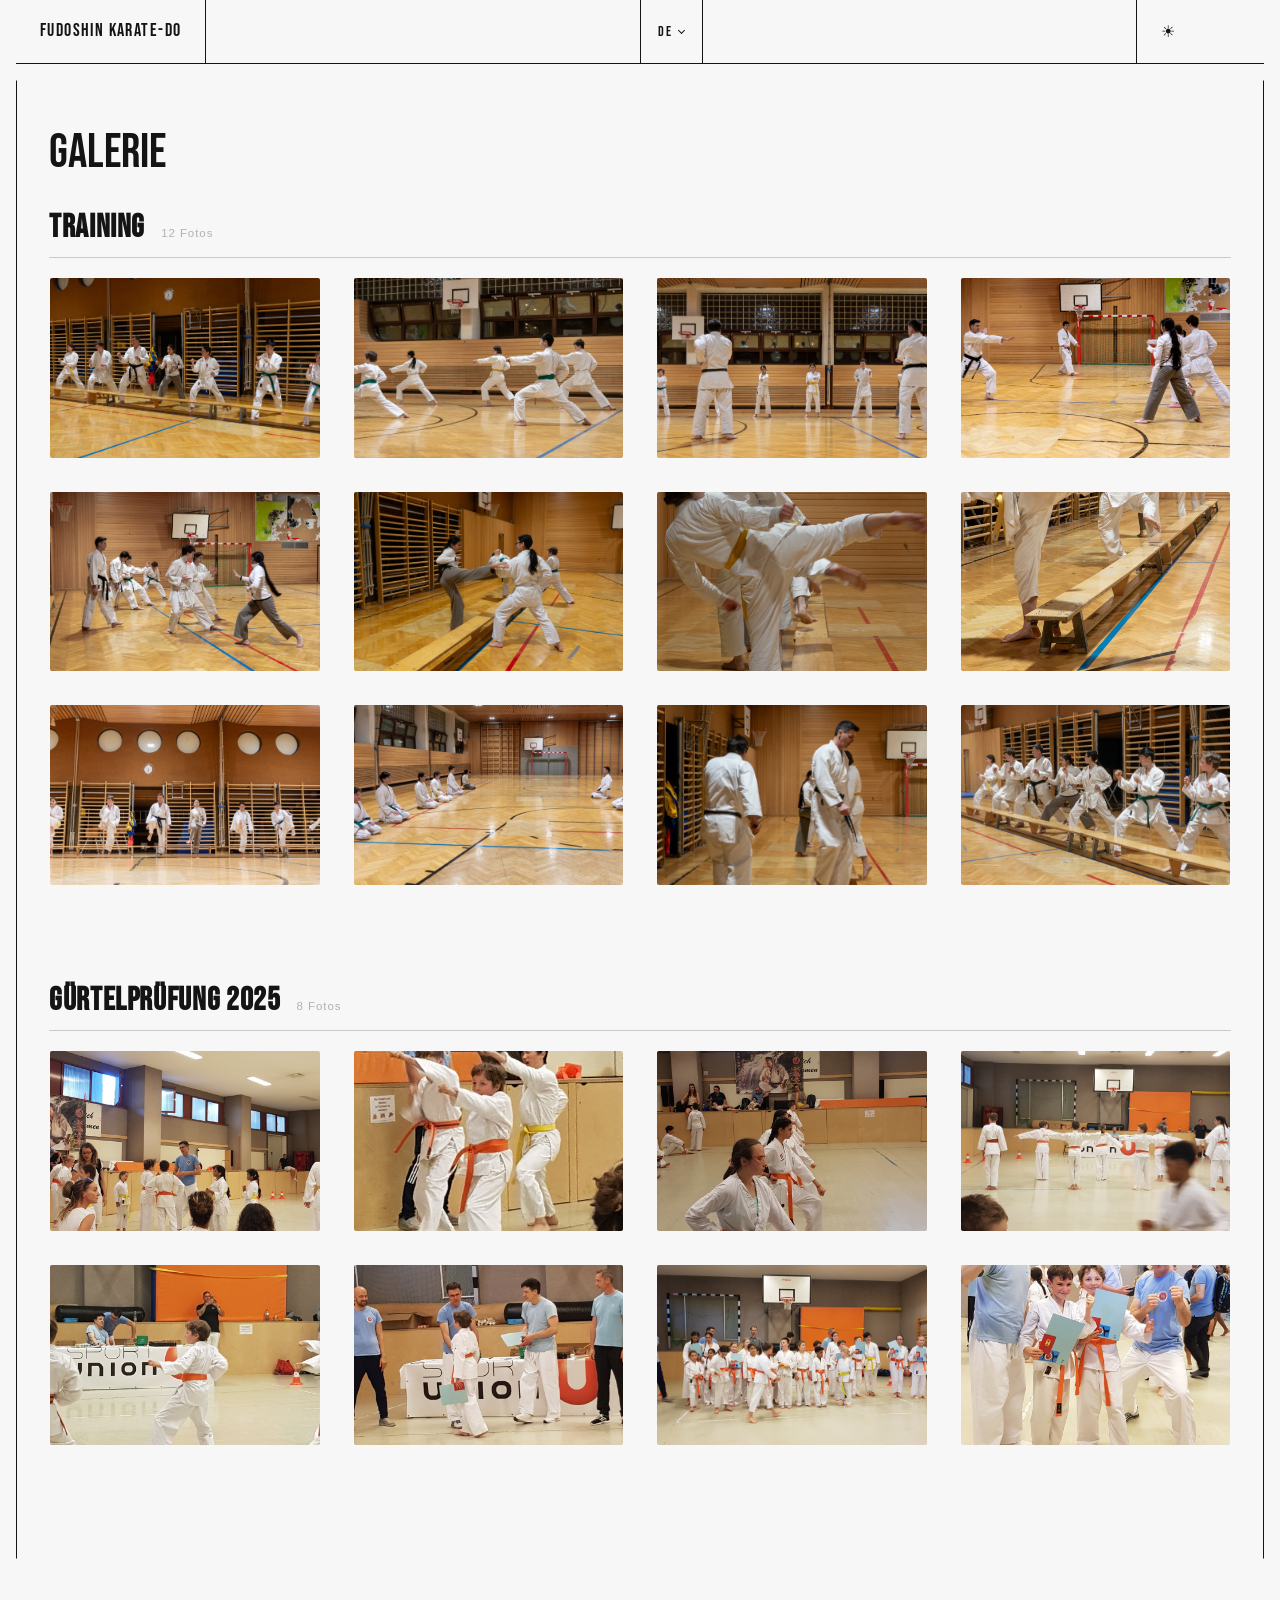
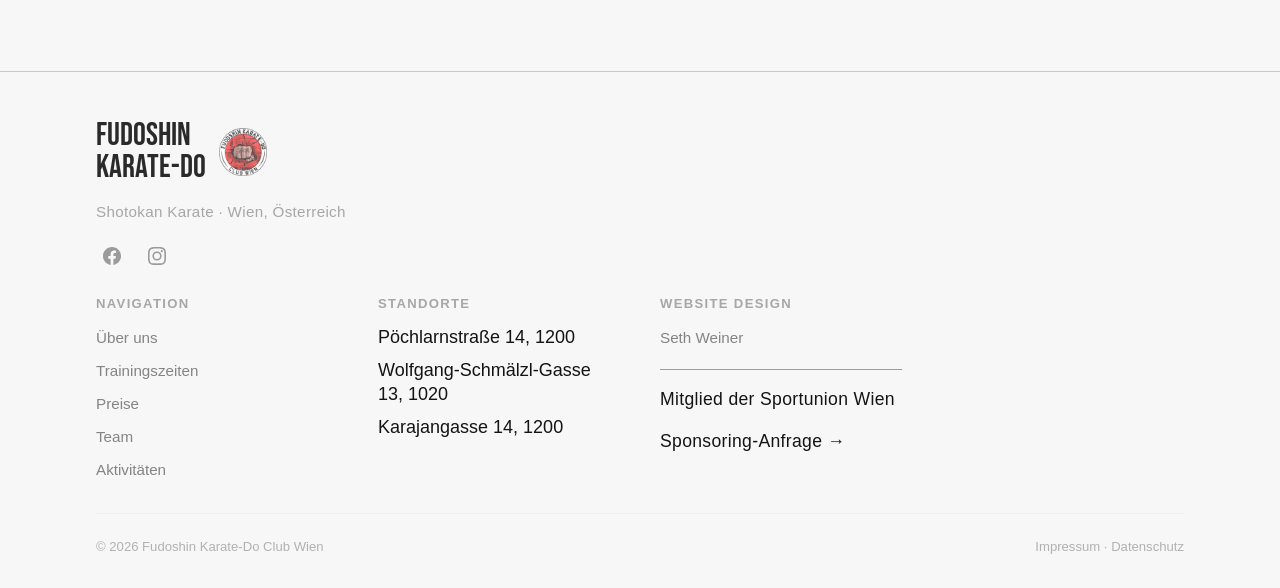
==== commit 26ebb339: "Update OG tags to production domain fudoshin.at Co-Authored-By: Claude Sonnet 4.6 <noreply@anthropic" ====
--- a/galerie_template.html
+++ b/galerie_template.html
@@ -7,8 +7,8 @@
   <meta property="og:type" content="website">
   <meta property="og:title" content="Galerie — Fudoshin Karate-Do Club Wien">
   <meta property="og:description" content="Fotos aus dem Training, Prüfungen und Veranstaltungen des Fudoshin Karate-Do Club Wien.">
-  <meta property="og:image" content="https://fudoshin-karate-wien.netlify.app/images/header-01.jpg">
-  <meta property="og:url" content="https://fudoshin-karate-wien.netlify.app/galerie.html">
+  <meta property="og:image" content="https://fudoshin.at/images/header-01.jpg">
+  <meta property="og:url" content="https://fudoshin.at/galerie.html">
   <meta name="theme-color" id="metaThemeColor" content="#000000">
   <link rel="icon" type="image/svg+xml" href="data:image/svg+xml,%3Csvg xmlns='http://www.w3.org/2000/svg' viewBox='0 0 64 64'%3E%3Ccircle cx='32' cy='32' r='22' fill='%23b53a3a' stroke='white' stroke-width='8'/%3E%3C/svg%3E">
   <link rel="preconnect" href="https://fonts.googleapis.com">
--- a/styles.css
+++ b/styles.css
@@ -1556,7 +1556,7 @@
        FOOTER
     ═══════════════════════════════════════════ */
     .footer {
-      display: grid; grid-template-columns: 2fr 1fr 1.5fr auto;
+      display: grid; grid-template-columns: 2fr 1fr 1.5fr 1fr auto;
       gap: 1.5rem 2.5rem;
       padding: 3rem var(--pad) 2rem;
       border-top: 1px solid color-mix(in srgb, var(--color-border) 20%, transparent);
@@ -1566,34 +1566,28 @@
     .footer__brand { grid-column: 1 / 2; }
     .footer__brand-header { display: flex; align-items: center; gap: 0.8rem; margin-bottom: 0.6rem; }
     .footer__brand h2 { font-size: clamp(1.4rem, 2.5vw, 2rem); opacity: 0.9; }
-    .footer__brand p  { opacity: 0.35; font-size: 0.82rem; }
+    .footer__brand p  { opacity: 0.35; font-size: 0.95rem; }
     .footer__brand-logo { width: 48px; height: 48px; opacity: 0.7; }
     .footer__social { display: flex; gap: 0.8rem; margin-top: 1rem; }
     .footer__social a { display: inline-flex; align-items: center; justify-content: center; width: 32px; height: 32px; opacity: 0.4; transition: opacity 150ms ease; }
     .footer__social a:hover { opacity: 1; }
     .footer__social svg { width: 18px; height: 18px; fill: currentColor; }
-    .footer__col h3   { font-size: 0.7rem; text-transform: uppercase; letter-spacing: 0.12em; opacity: 0.3; font-weight: 700; margin-bottom: 0.8rem; }
-    .footer__col ul   { list-style: none; display: grid; row-gap: 0.5rem; }
-    .footer__col ul li a { font-size: 0.85rem; opacity: 0.5; transition: opacity 150ms ease; }
+    .footer__col h3   { font-size: 0.82rem; text-transform: uppercase; letter-spacing: 0.1em; opacity: 0.35; font-weight: 700; margin-bottom: 0.9rem; }
+    .footer__col ul   { list-style: none; display: grid; row-gap: 0.6rem; }
+    .footer__col ul li a { font-size: 0.95rem; opacity: 0.5; transition: opacity 150ms ease; }
     .footer__col ul li a:hover { opacity: 1; }
     .footer__sportunion {
-      font-size: 0.78rem; opacity: 0.55; margin-top: 1rem;
-      padding-top: 0.8rem;
+      display: flex; align-items: center; gap: 0.6rem;
+      margin-top: 1.2rem; padding-top: 1rem;
       border-top: 1px solid color-mix(in srgb, var(--color-border) 40%, transparent);
     }
-    .footer__sponsor-cta {
-      margin-top: 0.3rem;
-    }
-    .footer__sponsor-cta a {
-      font-size: 0.7rem; opacity: 0.4;
-      transition: opacity 150ms ease;
-    }
-    .footer__sponsor-cta a:hover { opacity: 1; }
+    .footer__sportunion-logo { height: 28px; width: auto; opacity: 0.7; }
+    .footer__sportunion span { font-size: 0.88rem; opacity: 0.6; }
     .footer__bottom {
       grid-column: 1 / -1; padding-top: 1.5rem; margin-top: 0.5rem;
       border-top: 1px solid color-mix(in srgb, var(--color-border) 10%, transparent);
       display: flex; justify-content: space-between; align-items: center;
-      font-size: 0.72rem; opacity: 0.25;
+      font-size: 0.82rem; opacity: 0.3;
     }
 
     /* ═══════════════════════════════════════════
@@ -1616,7 +1610,7 @@
       .form-info { grid-column: 1 / -1; padding-right: 0; border-right: none; border-bottom: 1px solid var(--color-border); padding-bottom: 2rem; }
       .form-body { grid-column: 1 / -1; }
       .form-grid { grid-template-columns: 1fr; }
-      .footer { grid-template-columns: 1fr 1fr 1fr; }
+      .footer { grid-template-columns: 1fr 1fr 1fr 1fr; }
       .footer__brand { grid-column: 1 / -1; }
     }
 
